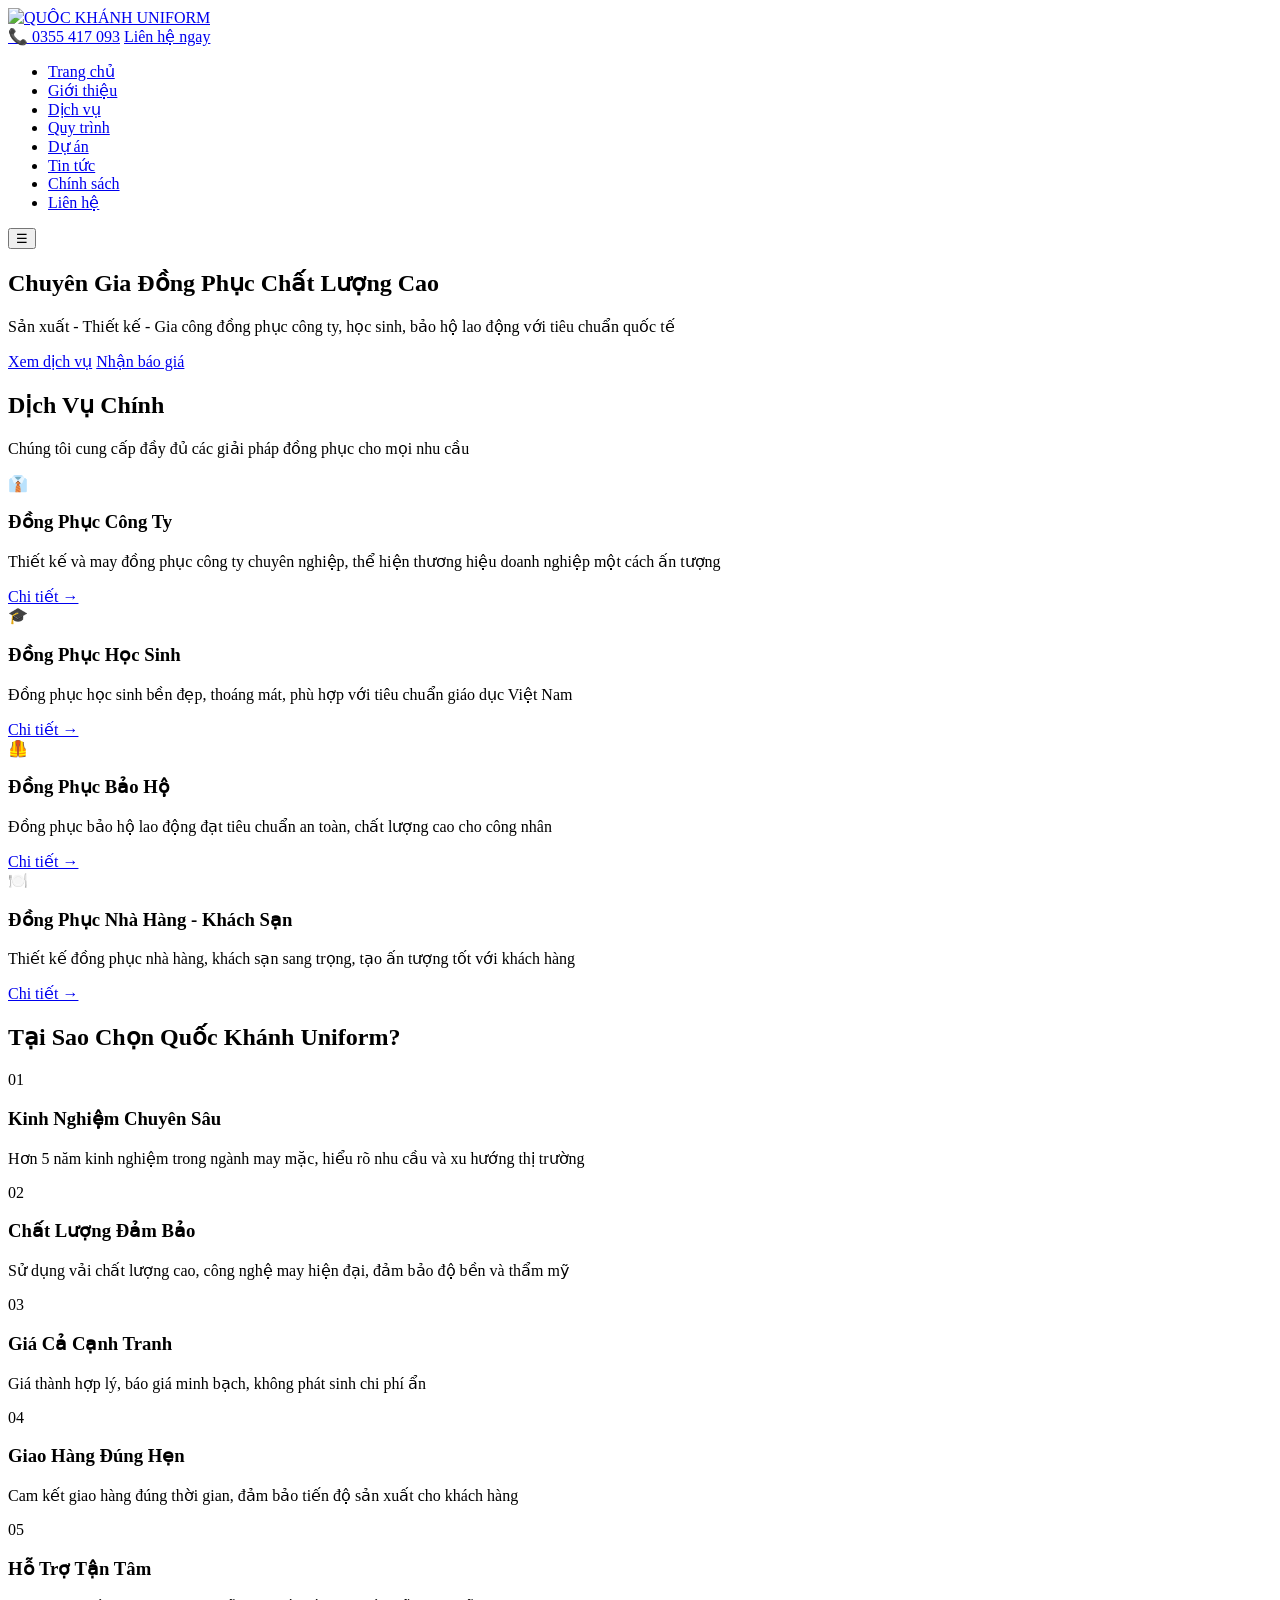
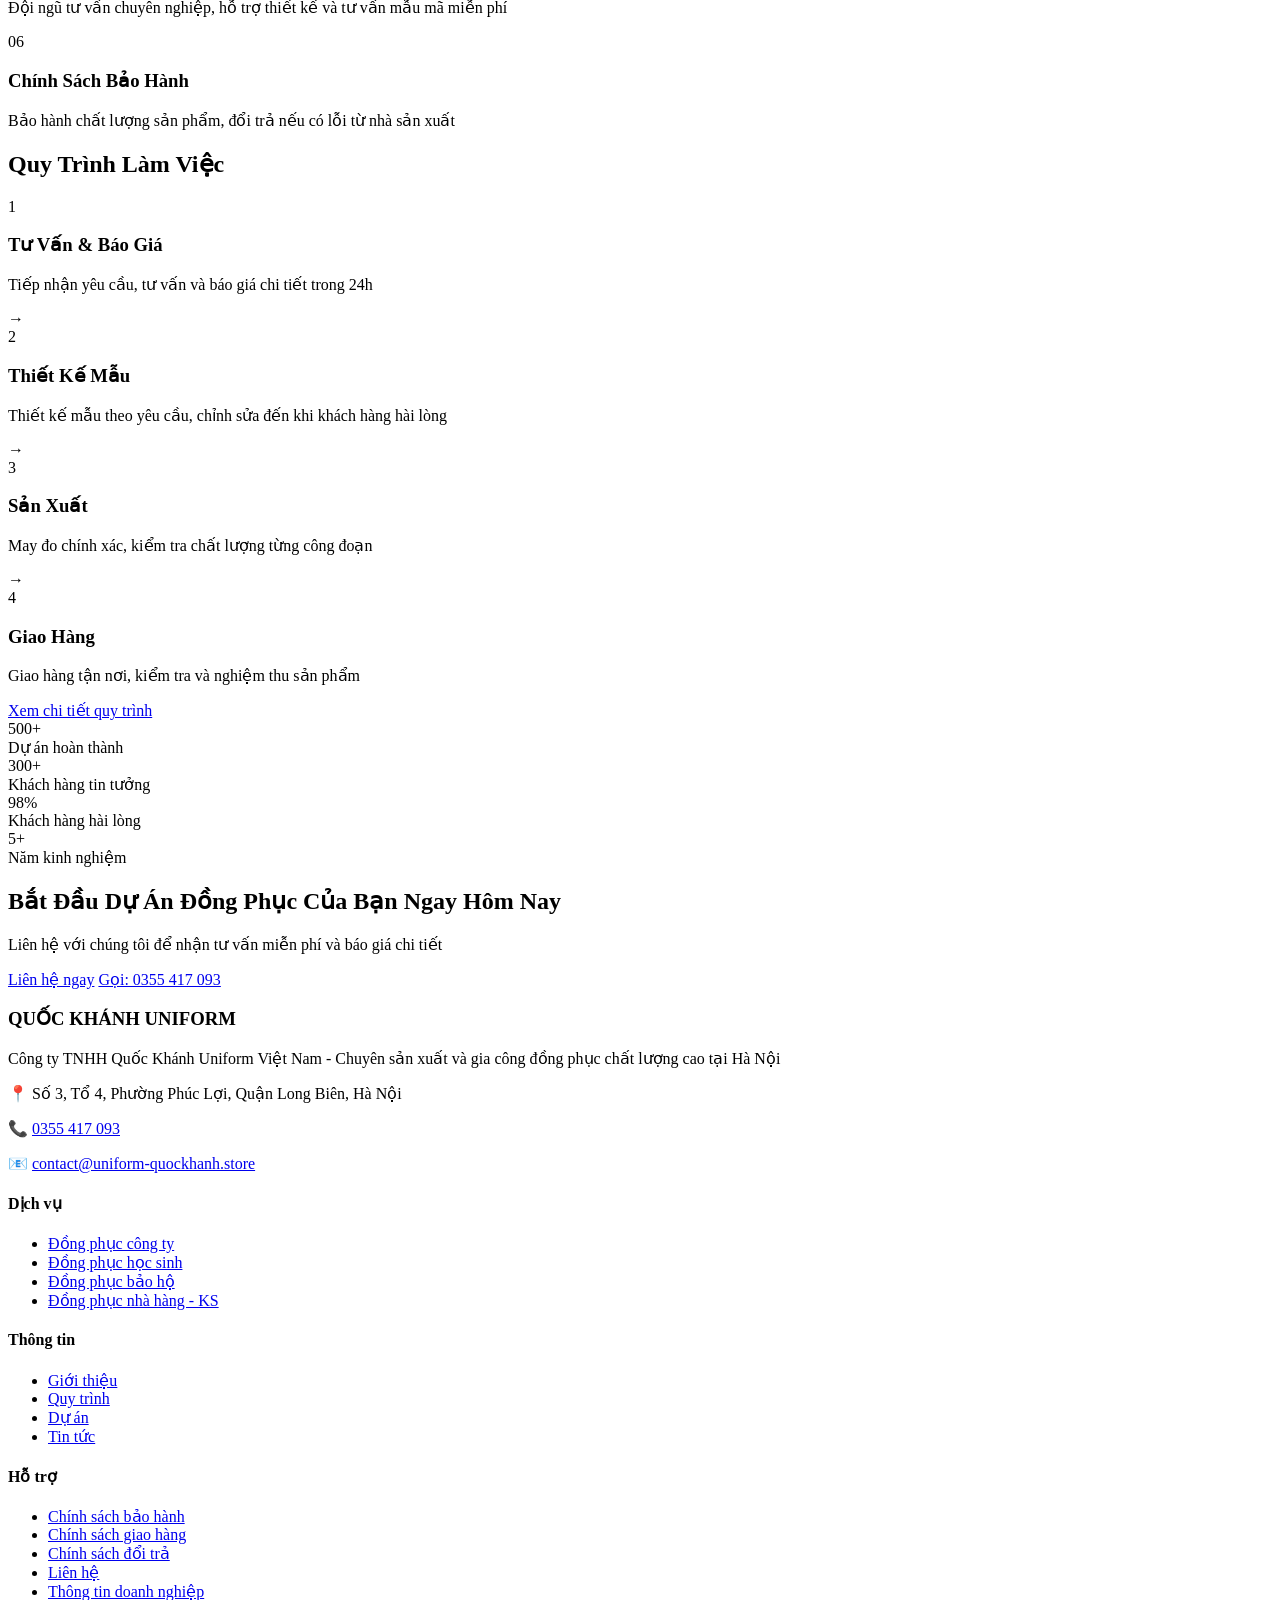
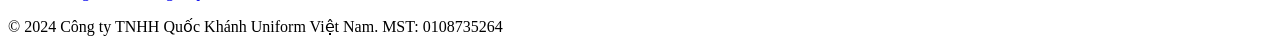
==== index.html @ 9f838c4e "feat: update 404 and phome" ====
<!DOCTYPE html>
<html lang="vi">
<head>
    <meta charset="UTF-8">
    <meta name="viewport" content="width=device-width, initial-scale=1.0">
    <meta name="theme-color" content="#1a365d">
    <meta name="format-detection" content="telephone=yes">
    <title>Quốc Khánh Uniform - Chuyên May Đồng Phục Chất Lượng Cao Tại Hà Nội</title>
    
    <!-- Favicon -->
    <link rel="icon" type="image/png" href="images/favicon.png">
    <link rel="shortcut icon" type="image/png" href="images/favicon.png">
    <link rel="apple-touch-icon" href="images/favicon.png">
    
    <link rel="stylesheet" href="css/styles.css">
    <script src="js/i18n.js" defer></script>
</head>
<body>
    <!-- Header -->
    <header class="header">
        <div class="container">
            <div class="header-top">
                <div class="logo">
                    <a href="index.html" style="display: inline-block;">
                        <img src="images/logo_header.png" alt="QUỐC KHÁNH UNIFORM" style="max-height: 80px; width: auto;">
                    </a>
                </div>
                <div class="header-contact">
                    <a href="tel:0355417093" class="phone-link">📞 <span data-i18n="common.phone">0355 417 093</span></a>
                    <a href="contact.html" class="btn btn-primary" data-i18n="common.contactNow">Liên hệ ngay</a>
                </div>
            </div>
            <nav class="navbar">
                <ul class="nav-menu">
                    <li><a href="index.html" class="active" data-i18n="common.nav.home">Trang chủ</a></li>
                    <li><a href="about.html" data-i18n="common.nav.about">Giới thiệu</a></li>
                    <li><a href="services.html" data-i18n="common.nav.services">Dịch vụ</a></li>
                    <li><a href="process.html" data-i18n="common.nav.process">Quy trình</a></li>
                    <li><a href="portfolio.html" data-i18n="common.nav.portfolio">Dự án</a></li>
                    <li><a href="news.html" data-i18n="common.nav.news">Tin tức</a></li>
                    <li><a href="policies.html" data-i18n="common.nav.policies">Chính sách</a></li>
                    <li><a href="contact.html" data-i18n="common.nav.contact">Liên hệ</a></li>
                </ul>
                <button class="mobile-menu-toggle" aria-label="Toggle menu" data-i18n-aria-label="common.nav.menu">☰</button>
            </nav>
        </div>
    </header>

    <!-- Hero Section -->
    <section class="hero">
        <div class="hero-overlay"></div>
        <div class="container">
            <div class="hero-content">
                <h1 data-i18n="index.hero.title">Chuyên Gia Đồng Phục Chất Lượng Cao</h1>
                <p class="hero-subtitle" data-i18n="index.hero.subtitle">Sản xuất - Thiết kế - Gia công đồng phục công ty, học sinh, bảo hộ lao động với tiêu chuẩn quốc tế</p>
                <div class="hero-buttons">
                    <a href="services.html" class="btn btn-large btn-primary" data-i18n="index.hero.viewServices">Xem dịch vụ</a>
                    <a href="contact.html" class="btn btn-large btn-secondary" data-i18n="index.hero.getQuote">Nhận báo giá</a>
                </div>
            </div>
        </div>
    </section>

    <!-- Services Overview -->
    <section class="services-overview section">
        <div class="container">
            <h2 class="section-title" data-i18n="index.services.title">Dịch Vụ Chính</h2>
            <p class="section-subtitle" data-i18n="index.services.subtitle">Chúng tôi cung cấp đầy đủ các giải pháp đồng phục cho mọi nhu cầu</p>
            <div class="services-grid">
                <div class="service-card">
                    <div class="service-icon">👔</div>
                    <h3 data-i18n="index.services.corporate.title">Đồng Phục Công Ty</h3>
                    <p data-i18n="index.services.corporate.desc">Thiết kế và may đồng phục công ty chuyên nghiệp, thể hiện thương hiệu doanh nghiệp một cách ấn tượng</p>
                    <a href="services.html#corporate" class="service-link" data-i18n="index.services.corporate.detail">Chi tiết →</a>
                </div>
                <div class="service-card">
                    <div class="service-icon">🎓</div>
                    <h3 data-i18n="index.services.student.title">Đồng Phục Học Sinh</h3>
                    <p data-i18n="index.services.student.desc">Đồng phục học sinh bền đẹp, thoáng mát, phù hợp với tiêu chuẩn giáo dục Việt Nam</p>
                    <a href="services.html#student" class="service-link" data-i18n="index.services.student.detail">Chi tiết →</a>
                </div>
                <div class="service-card">
                    <div class="service-icon">🦺</div>
                    <h3 data-i18n="index.services.safety.title">Đồng Phục Bảo Hộ</h3>
                    <p data-i18n="index.services.safety.desc">Đồng phục bảo hộ lao động đạt tiêu chuẩn an toàn, chất lượng cao cho công nhân</p>
                    <a href="services.html#safety" class="service-link" data-i18n="index.services.safety.detail">Chi tiết →</a>
                </div>
                <div class="service-card">
                    <div class="service-icon">🍽️</div>
                    <h3 data-i18n="index.services.hotel.title">Đồng Phục Nhà Hàng - Khách Sạn</h3>
                    <p data-i18n="index.services.hotel.desc">Thiết kế đồng phục nhà hàng, khách sạn sang trọng, tạo ấn tượng tốt với khách hàng</p>
                    <a href="services.html#hotel" class="service-link" data-i18n="index.services.hotel.detail">Chi tiết →</a>
                </div>
            </div>
        </div>
    </section>

    <!-- Why Choose Us -->
    <section class="why-choose section bg-light">
        <div class="container">
            <h2 class="section-title" data-i18n="index.whyChoose.title">Tại Sao Chọn Quốc Khánh Uniform?</h2>
            <div class="features-grid">
                <div class="feature-item">
                    <div class="feature-number">01</div>
                    <h3 data-i18n="index.whyChoose.exp.title">Kinh Nghiệm Chuyên Sâu</h3>
                    <p data-i18n="index.whyChoose.exp.desc">Hơn 5 năm kinh nghiệm trong ngành may mặc, hiểu rõ nhu cầu và xu hướng thị trường</p>
                </div>
                <div class="feature-item">
                    <div class="feature-number">02</div>
                    <h3 data-i18n="index.whyChoose.quality.title">Chất Lượng Đảm Bảo</h3>
                    <p data-i18n="index.whyChoose.quality.desc">Sử dụng vải chất lượng cao, công nghệ may hiện đại, đảm bảo độ bền và thẩm mỹ</p>
                </div>
                <div class="feature-item">
                    <div class="feature-number">03</div>
                    <h3 data-i18n="index.whyChoose.price.title">Giá Cả Cạnh Tranh</h3>
                    <p data-i18n="index.whyChoose.price.desc">Giá thành hợp lý, báo giá minh bạch, không phát sinh chi phí ẩn</p>
                </div>
                <div class="feature-item">
                    <div class="feature-number">04</div>
                    <h3 data-i18n="index.whyChoose.delivery.title">Giao Hàng Đúng Hẹn</h3>
                    <p data-i18n="index.whyChoose.delivery.desc">Cam kết giao hàng đúng thời gian, đảm bảo tiến độ sản xuất cho khách hàng</p>
                </div>
                <div class="feature-item">
                    <div class="feature-number">05</div>
                    <h3 data-i18n="index.whyChoose.support.title">Hỗ Trợ Tận Tâm</h3>
                    <p data-i18n="index.whyChoose.support.desc">Đội ngũ tư vấn chuyên nghiệp, hỗ trợ thiết kế và tư vấn mẫu mã miễn phí</p>
                </div>
                <div class="feature-item">
                    <div class="feature-number">06</div>
                    <h3 data-i18n="index.whyChoose.warranty.title">Chính Sách Bảo Hành</h3>
                    <p data-i18n="index.whyChoose.warranty.desc">Bảo hành chất lượng sản phẩm, đổi trả nếu có lỗi từ nhà sản xuất</p>
                </div>
            </div>
        </div>
    </section>

    <!-- Process Overview -->
    <section class="process-overview section">
        <div class="container">
            <h2 class="section-title" data-i18n="index.process.title">Quy Trình Làm Việc</h2>
            <div class="process-steps">
                <div class="step-item">
                    <div class="step-icon">1</div>
                    <h3 data-i18n="index.process.consult.title">Tư Vấn & Báo Giá</h3>
                    <p data-i18n="index.process.consult.desc">Tiếp nhận yêu cầu, tư vấn và báo giá chi tiết trong 24h</p>
                </div>
                <div class="step-arrow">→</div>
                <div class="step-item">
                    <div class="step-icon">2</div>
                    <h3 data-i18n="index.process.design.title">Thiết Kế Mẫu</h3>
                    <p data-i18n="index.process.design.desc">Thiết kế mẫu theo yêu cầu, chỉnh sửa đến khi khách hàng hài lòng</p>
                </div>
                <div class="step-arrow">→</div>
                <div class="step-item">
                    <div class="step-icon">3</div>
                    <h3 data-i18n="index.process.produce.title">Sản Xuất</h3>
                    <p data-i18n="index.process.produce.desc">May đo chính xác, kiểm tra chất lượng từng công đoạn</p>
                </div>
                <div class="step-arrow">→</div>
                <div class="step-item">
                    <div class="step-icon">4</div>
                    <h3 data-i18n="index.process.deliver.title">Giao Hàng</h3>
                    <p data-i18n="index.process.deliver.desc">Giao hàng tận nơi, kiểm tra và nghiệm thu sản phẩm</p>
                </div>
            </div>
            <div class="text-center mt-4">
                <a href="process.html" class="btn btn-primary" data-i18n="index.process.viewDetail">Xem chi tiết quy trình</a>
            </div>
        </div>
    </section>

    <!-- Stats Section -->
    <section class="stats section bg-dark">
        <div class="container">
            <div class="stats-grid">
                <div class="stat-item">
                    <div class="stat-number">500+</div>
                    <div class="stat-label" data-i18n="index.stats.projects">Dự án hoàn thành</div>
                </div>
                <div class="stat-item">
                    <div class="stat-number">300+</div>
                    <div class="stat-label" data-i18n="index.stats.clients">Khách hàng tin tưởng</div>
                </div>
                <div class="stat-item">
                    <div class="stat-number">98%</div>
                    <div class="stat-label" data-i18n="index.stats.satisfied">Khách hàng hài lòng</div>
                </div>
                <div class="stat-item">
                    <div class="stat-number">5+</div>
                    <div class="stat-label" data-i18n="index.stats.experience">Năm kinh nghiệm</div>
                </div>
            </div>
        </div>
    </section>

    <!-- CTA Section -->
    <section class="cta section">
        <div class="container">
            <div class="cta-content">
                <h2 data-i18n="index.cta.title">Bắt Đầu Dự Án Đồng Phục Của Bạn Ngay Hôm Nay</h2>
                <p data-i18n="index.cta.subtitle">Liên hệ với chúng tôi để nhận tư vấn miễn phí và báo giá chi tiết</p>
                <div class="cta-buttons">
                    <a href="contact.html" class="btn btn-large btn-primary" data-i18n="index.cta.contact">Liên hệ ngay</a>
                    <a href="tel:0355417093" class="btn btn-large btn-secondary" data-i18n="index.cta.call">Gọi: 0355 417 093</a>
                </div>
            </div>
        </div>
    </section>

    <!-- Footer -->
    <footer class="footer">
        <div class="container">
            <div class="footer-grid">
                <div class="footer-col">
                    <h3 data-i18n="common.logo">QUỐC KHÁNH UNIFORM</h3>
                    <p data-i18n="common.footer.companyDesc">Công ty TNHH Quốc Khánh Uniform Việt Nam - Chuyên sản xuất và gia công đồng phục chất lượng cao tại Hà Nội</p>
                    <div class="footer-contact">
                        <p>📍 <span data-i18n="common.footer.address">Số 3, Tổ 4, Phường Phúc Lợi, Quận Long Biên, Hà Nội</span></p>
                        <p>📞 <a href="tel:0355417093" data-i18n="common.phone">0355 417 093</a></p>
                        <p>📧 <a href="mailto:contact@uniform-quockhanh.store" data-i18n="common.footer.email">contact@uniform-quockhanh.store</a></p>
                    </div>
                </div>
                <div class="footer-col">
                    <h4 data-i18n="common.footer.services">Dịch vụ</h4>
                    <ul>
                        <li><a href="services.html#corporate" data-i18n="common.footer.corporateUniform">Đồng phục công ty</a></li>
                        <li><a href="services.html#student" data-i18n="common.footer.studentUniform">Đồng phục học sinh</a></li>
                        <li><a href="services.html#safety" data-i18n="common.footer.safetyUniform">Đồng phục bảo hộ</a></li>
                        <li><a href="services.html#hotel" data-i18n="common.footer.hotelUniform">Đồng phục nhà hàng - KS</a></li>
                    </ul>
                </div>
                <div class="footer-col">
                    <h4 data-i18n="common.footer.info">Thông tin</h4>
                    <ul>
                        <li><a href="about.html" data-i18n="common.nav.about">Giới thiệu</a></li>
                        <li><a href="process.html" data-i18n="common.nav.process">Quy trình</a></li>
                        <li><a href="portfolio.html" data-i18n="common.nav.portfolio">Dự án</a></li>
                        <li><a href="news.html" data-i18n="common.nav.news">Tin tức</a></li>
                    </ul>
                </div>
                <div class="footer-col">
                    <h4 data-i18n="common.footer.support">Hỗ trợ</h4>
                    <ul>
                        <li><a href="policies.html" data-i18n="common.footer.warrantyPolicy">Chính sách bảo hành</a></li>
                        <li><a href="policies.html#delivery" data-i18n="common.footer.deliveryPolicy">Chính sách giao hàng</a></li>
                        <li><a href="policies.html#return" data-i18n="common.footer.returnPolicy">Chính sách đổi trả</a></li>
                        <li><a href="contact.html" data-i18n="common.nav.contact">Liên hệ</a></li>
                        <li><a href="company-info.html" data-i18n="common.footer.companyInfo">Thông tin doanh nghiệp</a></li>
                    </ul>
                </div>
            </div>
            <div class="footer-bottom">
                <p>&copy; <span data-i18n="common.footer.copyright">2024 Công ty TNHH Quốc Khánh Uniform Việt Nam. MST: 0108735264</span></p>
            </div>
        </div>
    </footer>

    <script src="js/main.js"></script>
</body>
</html>
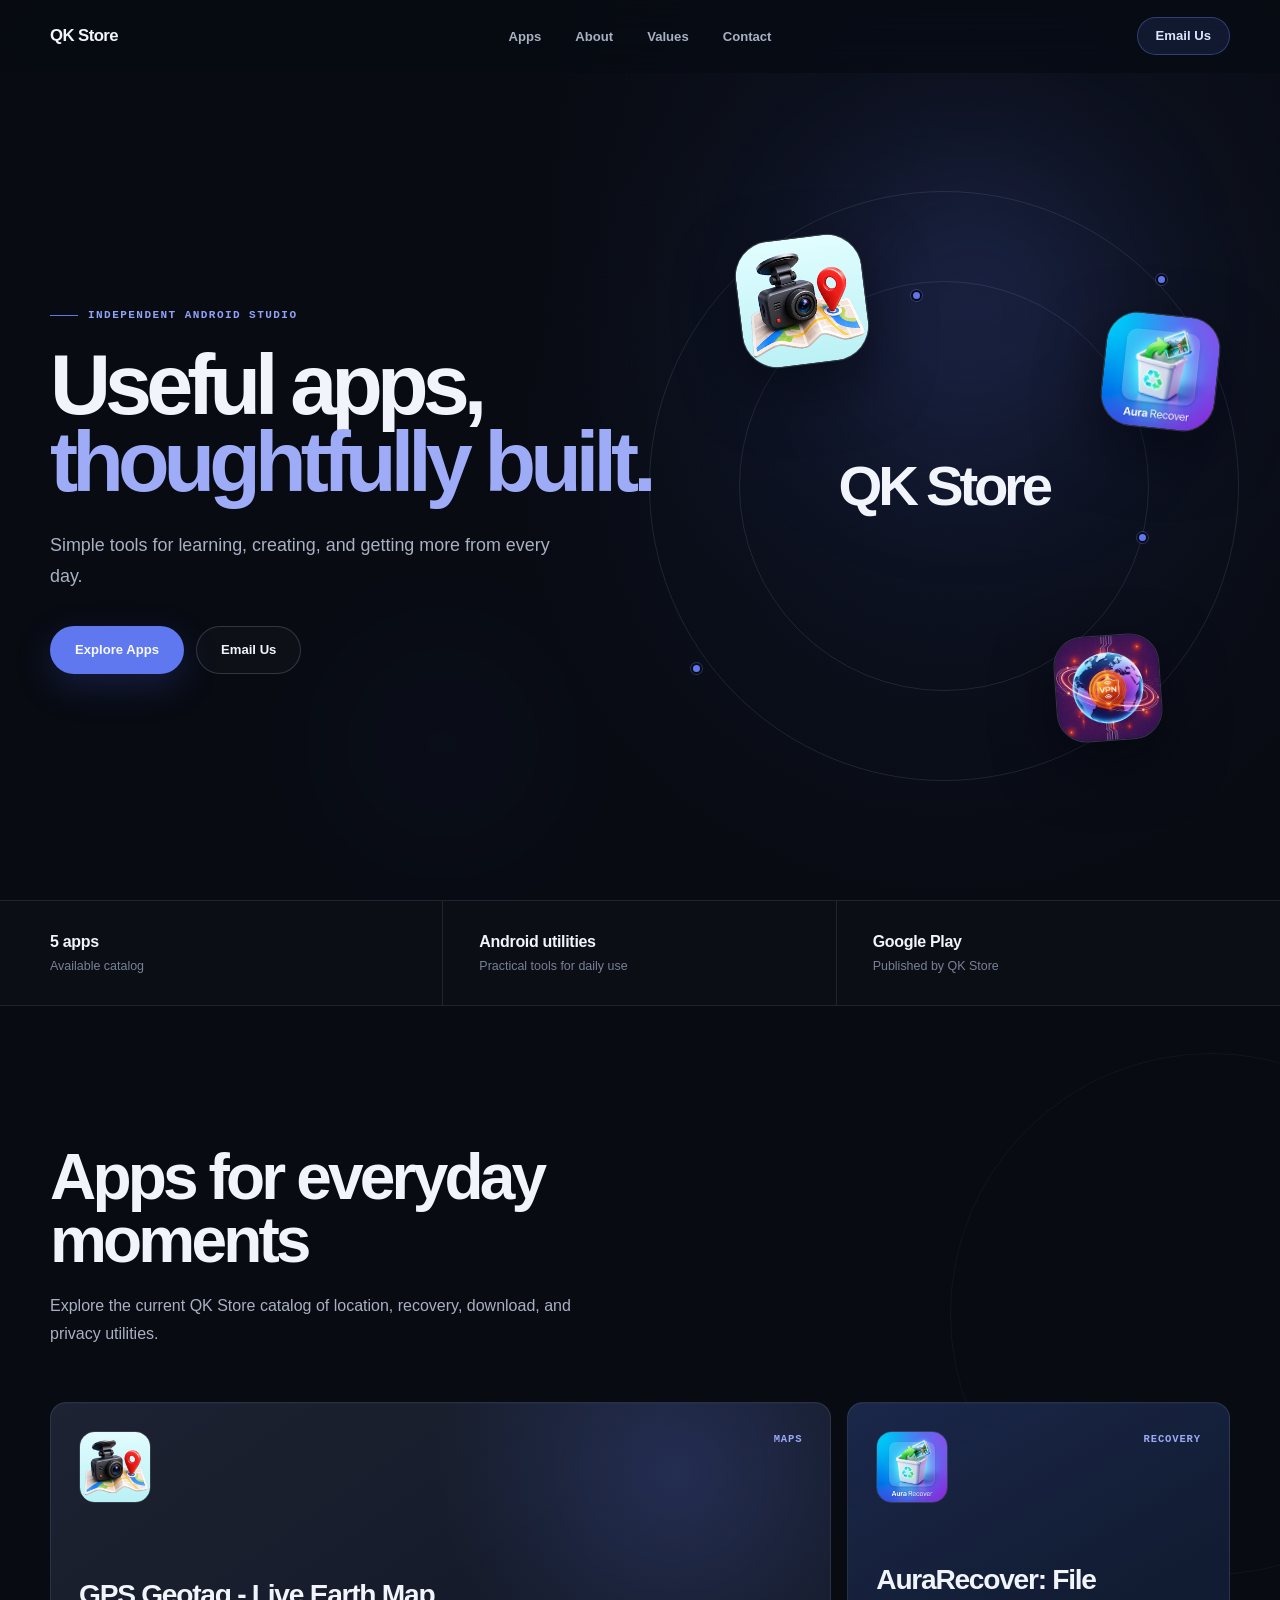
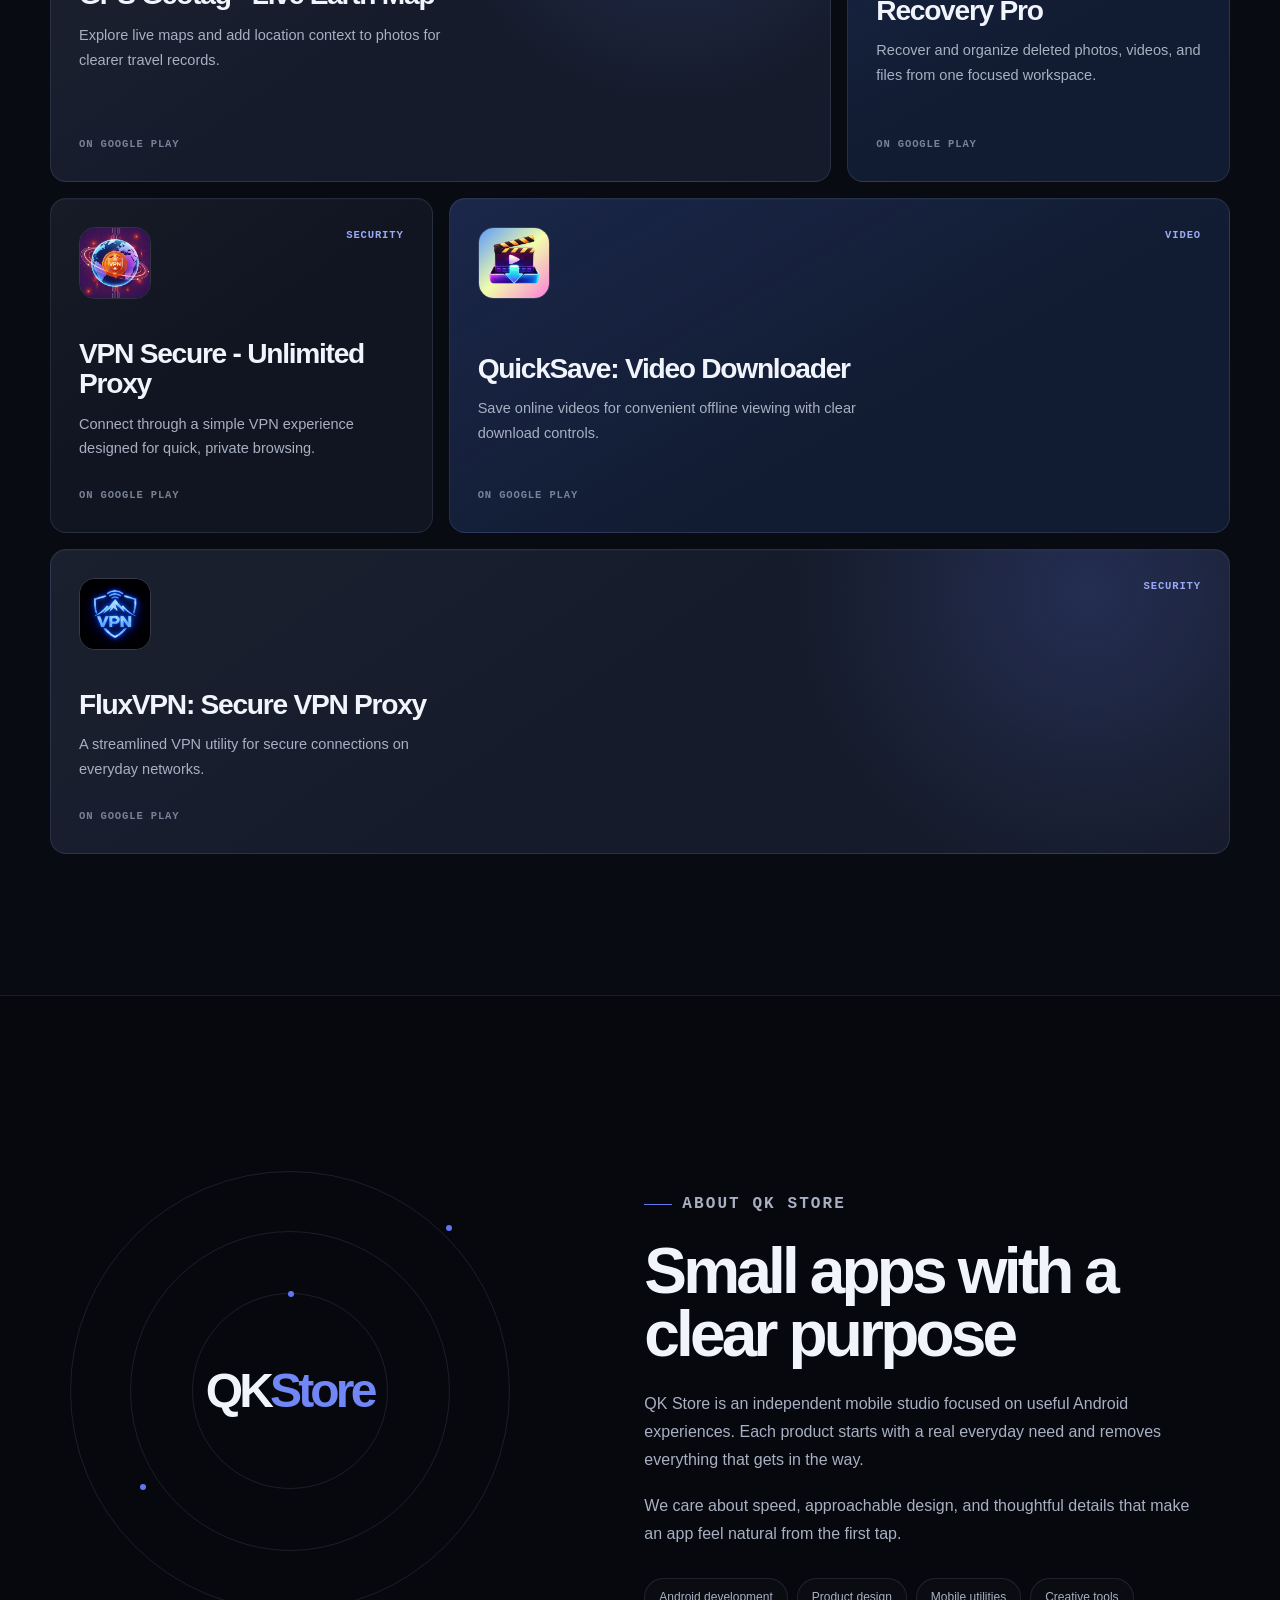
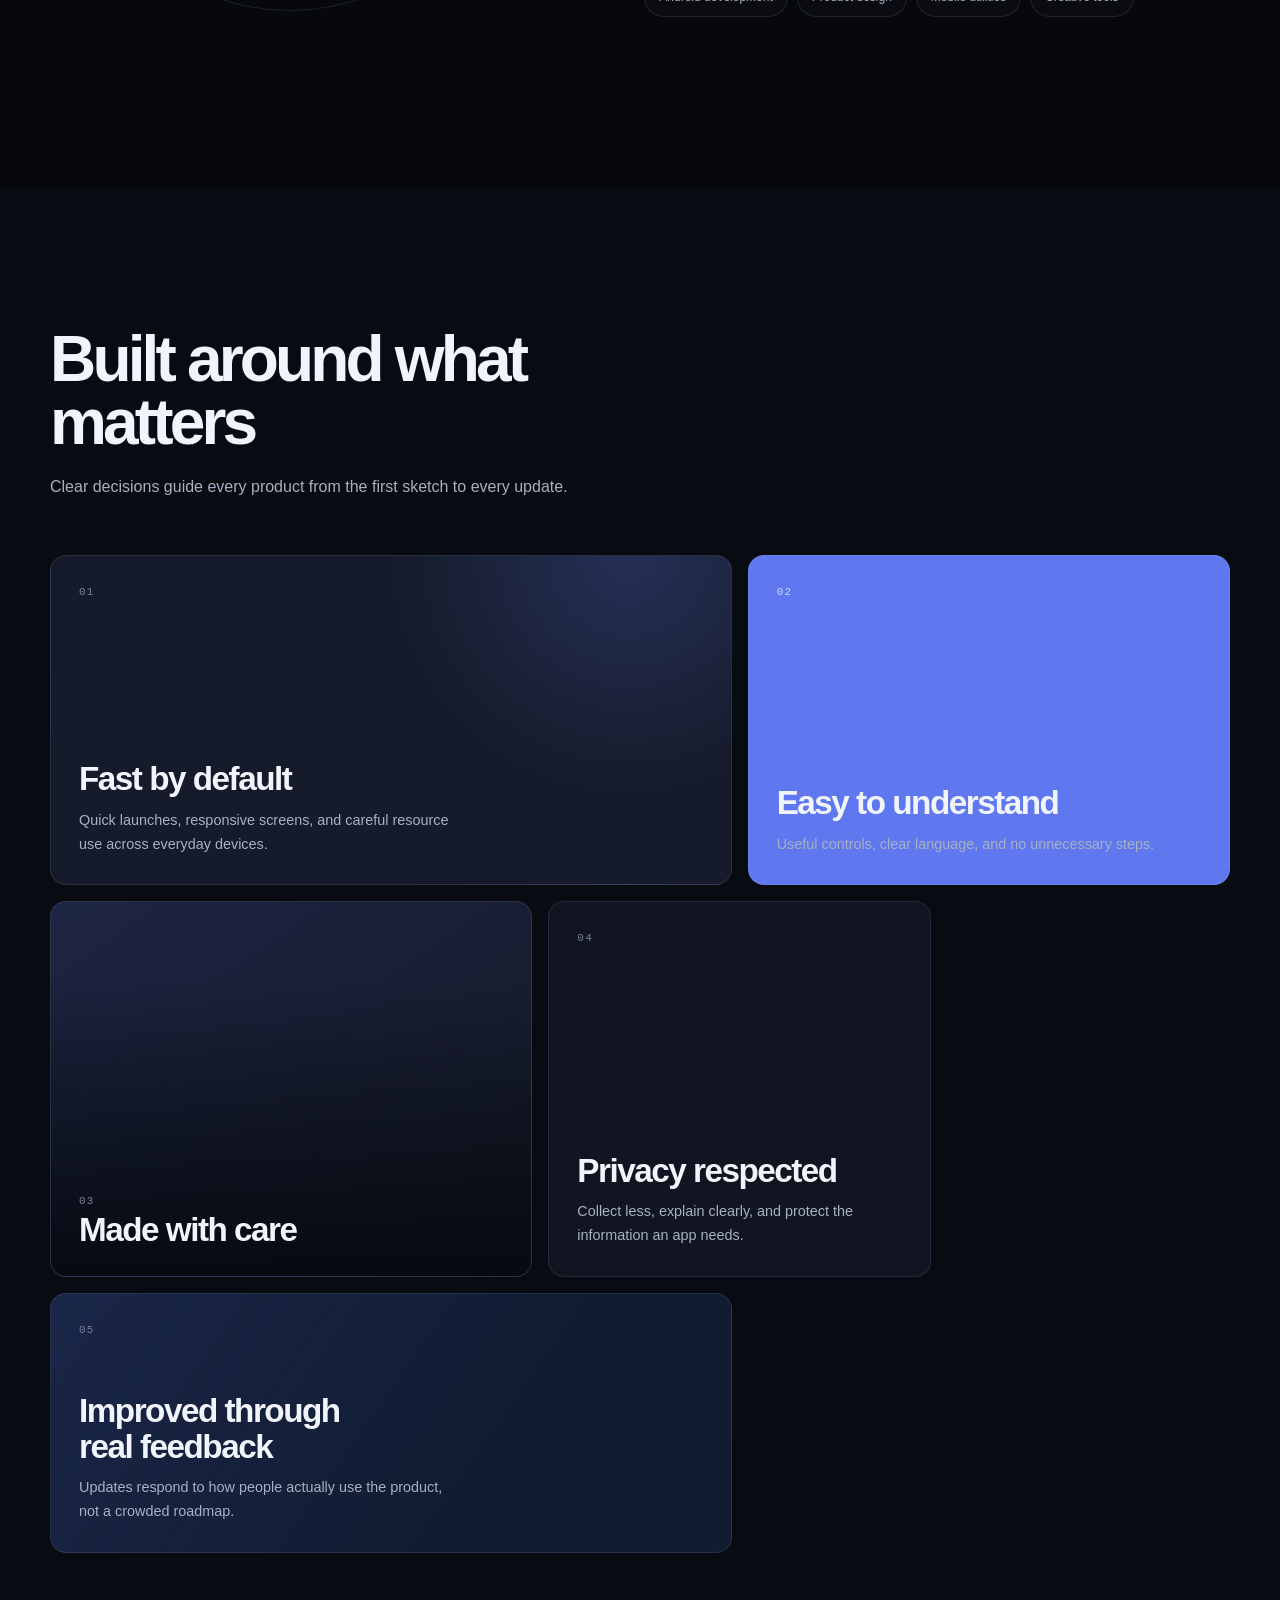
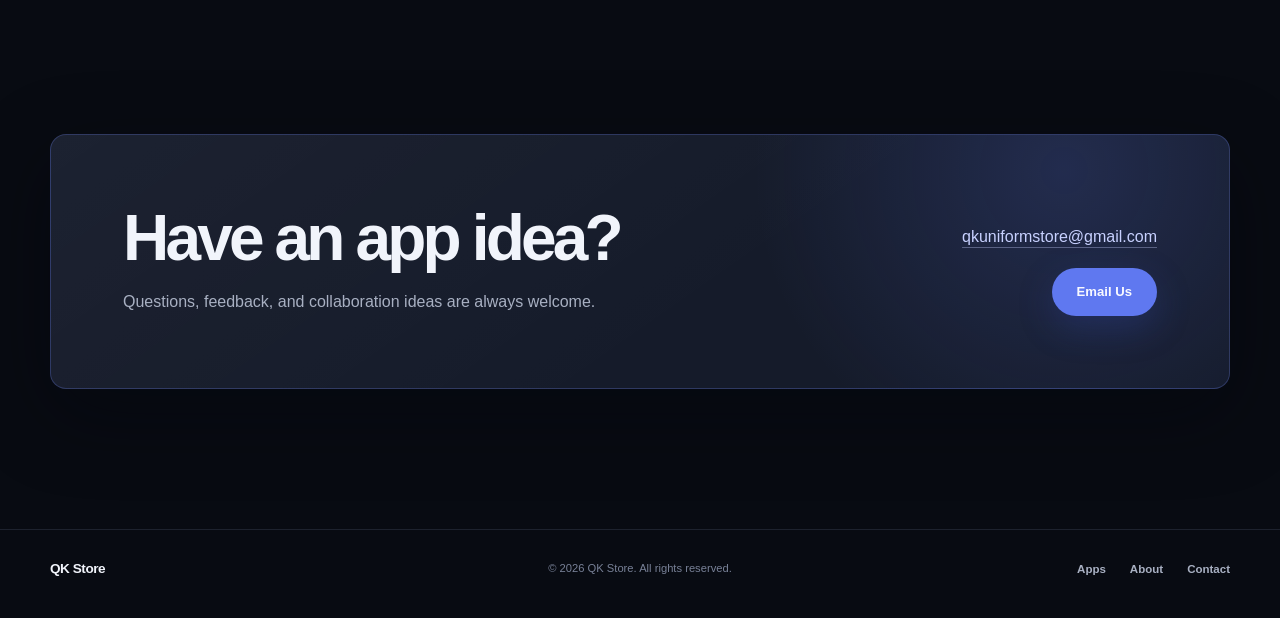
==== commit dadab8fa: "feat: redesign homepage as QK Store landing page with real app catalog" ====
--- a/index.html
+++ b/index.html
@@ -1,256 +1,240 @@
 <!DOCTYPE html>
-<html lang="vi">
+<html lang="en">
 <head>
     <meta charset="UTF-8">
     <meta name="viewport" content="width=device-width, initial-scale=1.0">
-    <meta name="theme-color" content="#1a365d">
-    <meta name="format-detection" content="telephone=yes">
-    <title>Quốc Khánh Uniform - Chuyên May Đồng Phục Chất Lượng Cao Tại Hà Nội</title>
-    
-    <!-- Favicon -->
-    <link rel="icon" type="image/png" href="images/favicon.png">
-    <link rel="shortcut icon" type="image/png" href="images/favicon.png">
-    <link rel="apple-touch-icon" href="images/favicon.png">
-    
+    <meta name="theme-color" content="#080b12">
+    <meta name="description" content="Explore Android utilities from QK Store, including GPS tools, file recovery, video downloads, and secure VPN apps.">
+    <title>QK Store | Thoughtful Android Apps</title>
+    <link rel="preconnect" href="https://picsum.photos">
     <link rel="stylesheet" href="css/styles.css">
-    <script src="js/i18n.js" defer></script>
 </head>
 <body>
-    <!-- Header -->
-    <header class="header">
-        <div class="container">
-            <div class="header-top">
-                <div class="logo">
-                    <a href="index.html" style="display: inline-block;">
-                        <img src="images/logo_header.png" alt="QUỐC KHÁNH UNIFORM" style="max-height: 80px; width: auto;">
-                    </a>
-                </div>
-                <div class="header-contact">
-                    <a href="tel:0355417093" class="phone-link">📞 <span data-i18n="common.phone">0355 417 093</span></a>
-                    <a href="contact.html" class="btn btn-primary" data-i18n="common.contactNow">Liên hệ ngay</a>
-                </div>
-            </div>
-            <nav class="navbar">
-                <ul class="nav-menu">
-                    <li><a href="index.html" class="active" data-i18n="common.nav.home">Trang chủ</a></li>
-                    <li><a href="about.html" data-i18n="common.nav.about">Giới thiệu</a></li>
-                    <li><a href="services.html" data-i18n="common.nav.services">Dịch vụ</a></li>
-                    <li><a href="process.html" data-i18n="common.nav.process">Quy trình</a></li>
-                    <li><a href="portfolio.html" data-i18n="common.nav.portfolio">Dự án</a></li>
-                    <li><a href="news.html" data-i18n="common.nav.news">Tin tức</a></li>
-                    <li><a href="policies.html" data-i18n="common.nav.policies">Chính sách</a></li>
-                    <li><a href="contact.html" data-i18n="common.nav.contact">Liên hệ</a></li>
-                </ul>
-                <button class="mobile-menu-toggle" aria-label="Toggle menu" data-i18n-aria-label="common.nav.menu">☰</button>
+    <a class="skip-link" href="#main-content">Skip to content</a>
+
+    <header class="site-header" data-header>
+        <div class="nav-shell">
+            <a class="brand" href="#top" aria-label="QK Store home">
+                <span>QK Store</span>
+            </a>
+
+            <nav class="desktop-nav" aria-label="Primary navigation">
+                <a href="#apps">Apps</a>
+                <a href="#about">About</a>
+                <a href="#values">Values</a>
+                <a href="#contact">Contact</a>
             </nav>
+
+            <a class="button button-small header-action" href="mailto:qkuniformstore@gmail.com">Email Us</a>
+
+            <button class="menu-toggle" type="button" aria-expanded="false" aria-controls="mobile-menu" aria-label="Open navigation">
+                <span></span>
+                <span></span>
+            </button>
         </div>
+
+        <nav class="mobile-nav" id="mobile-menu" aria-label="Mobile navigation" hidden>
+            <a href="#apps">Apps</a>
+            <a href="#about">About</a>
+            <a href="#values">Values</a>
+            <a href="#contact">Contact</a>
+            <a href="mailto:qkuniformstore@gmail.com">Email Us</a>
+        </nav>
     </header>
 
-    <!-- Hero Section -->
-    <section class="hero">
-        <div class="hero-overlay"></div>
-        <div class="container">
-            <div class="hero-content">
-                <h1 data-i18n="index.hero.title">Chuyên Gia Đồng Phục Chất Lượng Cao</h1>
-                <p class="hero-subtitle" data-i18n="index.hero.subtitle">Sản xuất - Thiết kế - Gia công đồng phục công ty, học sinh, bảo hộ lao động với tiêu chuẩn quốc tế</p>
-                <div class="hero-buttons">
-                    <a href="services.html" class="btn btn-large btn-primary" data-i18n="index.hero.viewServices">Xem dịch vụ</a>
-                    <a href="contact.html" class="btn btn-large btn-secondary" data-i18n="index.hero.getQuote">Nhận báo giá</a>
-                </div>
-            </div>
-        </div>
-    </section>
-
-    <!-- Services Overview -->
-    <section class="services-overview section">
-        <div class="container">
-            <h2 class="section-title" data-i18n="index.services.title">Dịch Vụ Chính</h2>
-            <p class="section-subtitle" data-i18n="index.services.subtitle">Chúng tôi cung cấp đầy đủ các giải pháp đồng phục cho mọi nhu cầu</p>
-            <div class="services-grid">
-                <div class="service-card">
-                    <div class="service-icon">👔</div>
-                    <h3 data-i18n="index.services.corporate.title">Đồng Phục Công Ty</h3>
-                    <p data-i18n="index.services.corporate.desc">Thiết kế và may đồng phục công ty chuyên nghiệp, thể hiện thương hiệu doanh nghiệp một cách ấn tượng</p>
-                    <a href="services.html#corporate" class="service-link" data-i18n="index.services.corporate.detail">Chi tiết →</a>
-                </div>
-                <div class="service-card">
-                    <div class="service-icon">🎓</div>
-                    <h3 data-i18n="index.services.student.title">Đồng Phục Học Sinh</h3>
-                    <p data-i18n="index.services.student.desc">Đồng phục học sinh bền đẹp, thoáng mát, phù hợp với tiêu chuẩn giáo dục Việt Nam</p>
-                    <a href="services.html#student" class="service-link" data-i18n="index.services.student.detail">Chi tiết →</a>
-                </div>
-                <div class="service-card">
-                    <div class="service-icon">🦺</div>
-                    <h3 data-i18n="index.services.safety.title">Đồng Phục Bảo Hộ</h3>
-                    <p data-i18n="index.services.safety.desc">Đồng phục bảo hộ lao động đạt tiêu chuẩn an toàn, chất lượng cao cho công nhân</p>
-                    <a href="services.html#safety" class="service-link" data-i18n="index.services.safety.detail">Chi tiết →</a>
-                </div>
-                <div class="service-card">
-                    <div class="service-icon">🍽️</div>
-                    <h3 data-i18n="index.services.hotel.title">Đồng Phục Nhà Hàng - Khách Sạn</h3>
-                    <p data-i18n="index.services.hotel.desc">Thiết kế đồng phục nhà hàng, khách sạn sang trọng, tạo ấn tượng tốt với khách hàng</p>
-                    <a href="services.html#hotel" class="service-link" data-i18n="index.services.hotel.detail">Chi tiết →</a>
-                </div>
-            </div>
-        </div>
-    </section>
-
-    <!-- Why Choose Us -->
-    <section class="why-choose section bg-light">
-        <div class="container">
-            <h2 class="section-title" data-i18n="index.whyChoose.title">Tại Sao Chọn Quốc Khánh Uniform?</h2>
-            <div class="features-grid">
-                <div class="feature-item">
-                    <div class="feature-number">01</div>
-                    <h3 data-i18n="index.whyChoose.exp.title">Kinh Nghiệm Chuyên Sâu</h3>
-                    <p data-i18n="index.whyChoose.exp.desc">Hơn 5 năm kinh nghiệm trong ngành may mặc, hiểu rõ nhu cầu và xu hướng thị trường</p>
-                </div>
-                <div class="feature-item">
-                    <div class="feature-number">02</div>
-                    <h3 data-i18n="index.whyChoose.quality.title">Chất Lượng Đảm Bảo</h3>
-                    <p data-i18n="index.whyChoose.quality.desc">Sử dụng vải chất lượng cao, công nghệ may hiện đại, đảm bảo độ bền và thẩm mỹ</p>
-                </div>
-                <div class="feature-item">
-                    <div class="feature-number">03</div>
-                    <h3 data-i18n="index.whyChoose.price.title">Giá Cả Cạnh Tranh</h3>
-                    <p data-i18n="index.whyChoose.price.desc">Giá thành hợp lý, báo giá minh bạch, không phát sinh chi phí ẩn</p>
-                </div>
-                <div class="feature-item">
-                    <div class="feature-number">04</div>
-                    <h3 data-i18n="index.whyChoose.delivery.title">Giao Hàng Đúng Hẹn</h3>
-                    <p data-i18n="index.whyChoose.delivery.desc">Cam kết giao hàng đúng thời gian, đảm bảo tiến độ sản xuất cho khách hàng</p>
-                </div>
-                <div class="feature-item">
-                    <div class="feature-number">05</div>
-                    <h3 data-i18n="index.whyChoose.support.title">Hỗ Trợ Tận Tâm</h3>
-                    <p data-i18n="index.whyChoose.support.desc">Đội ngũ tư vấn chuyên nghiệp, hỗ trợ thiết kế và tư vấn mẫu mã miễn phí</p>
-                </div>
-                <div class="feature-item">
-                    <div class="feature-number">06</div>
-                    <h3 data-i18n="index.whyChoose.warranty.title">Chính Sách Bảo Hành</h3>
-                    <p data-i18n="index.whyChoose.warranty.desc">Bảo hành chất lượng sản phẩm, đổi trả nếu có lỗi từ nhà sản xuất</p>
-                </div>
-            </div>
-        </div>
-    </section>
-
-    <!-- Process Overview -->
-    <section class="process-overview section">
-        <div class="container">
-            <h2 class="section-title" data-i18n="index.process.title">Quy Trình Làm Việc</h2>
-            <div class="process-steps">
-                <div class="step-item">
-                    <div class="step-icon">1</div>
-                    <h3 data-i18n="index.process.consult.title">Tư Vấn & Báo Giá</h3>
-                    <p data-i18n="index.process.consult.desc">Tiếp nhận yêu cầu, tư vấn và báo giá chi tiết trong 24h</p>
-                </div>
-                <div class="step-arrow">→</div>
-                <div class="step-item">
-                    <div class="step-icon">2</div>
-                    <h3 data-i18n="index.process.design.title">Thiết Kế Mẫu</h3>
-                    <p data-i18n="index.process.design.desc">Thiết kế mẫu theo yêu cầu, chỉnh sửa đến khi khách hàng hài lòng</p>
-                </div>
-                <div class="step-arrow">→</div>
-                <div class="step-item">
-                    <div class="step-icon">3</div>
-                    <h3 data-i18n="index.process.produce.title">Sản Xuất</h3>
-                    <p data-i18n="index.process.produce.desc">May đo chính xác, kiểm tra chất lượng từng công đoạn</p>
-                </div>
-                <div class="step-arrow">→</div>
-                <div class="step-item">
-                    <div class="step-icon">4</div>
-                    <h3 data-i18n="index.process.deliver.title">Giao Hàng</h3>
-                    <p data-i18n="index.process.deliver.desc">Giao hàng tận nơi, kiểm tra và nghiệm thu sản phẩm</p>
-                </div>
-            </div>
-            <div class="text-center mt-4">
-                <a href="process.html" class="btn btn-primary" data-i18n="index.process.viewDetail">Xem chi tiết quy trình</a>
-            </div>
-        </div>
-    </section>
-
-    <!-- Stats Section -->
-    <section class="stats section bg-dark">
-        <div class="container">
-            <div class="stats-grid">
-                <div class="stat-item">
-                    <div class="stat-number">500+</div>
-                    <div class="stat-label" data-i18n="index.stats.projects">Dự án hoàn thành</div>
-                </div>
-                <div class="stat-item">
-                    <div class="stat-number">300+</div>
-                    <div class="stat-label" data-i18n="index.stats.clients">Khách hàng tin tưởng</div>
-                </div>
-                <div class="stat-item">
-                    <div class="stat-number">98%</div>
-                    <div class="stat-label" data-i18n="index.stats.satisfied">Khách hàng hài lòng</div>
-                </div>
-                <div class="stat-item">
-                    <div class="stat-number">5+</div>
-                    <div class="stat-label" data-i18n="index.stats.experience">Năm kinh nghiệm</div>
-                </div>
-            </div>
-        </div>
-    </section>
-
-    <!-- CTA Section -->
-    <section class="cta section">
-        <div class="container">
-            <div class="cta-content">
-                <h2 data-i18n="index.cta.title">Bắt Đầu Dự Án Đồng Phục Của Bạn Ngay Hôm Nay</h2>
-                <p data-i18n="index.cta.subtitle">Liên hệ với chúng tôi để nhận tư vấn miễn phí và báo giá chi tiết</p>
-                <div class="cta-buttons">
-                    <a href="contact.html" class="btn btn-large btn-primary" data-i18n="index.cta.contact">Liên hệ ngay</a>
-                    <a href="tel:0355417093" class="btn btn-large btn-secondary" data-i18n="index.cta.call">Gọi: 0355 417 093</a>
-                </div>
-            </div>
-        </div>
-    </section>
-
-    <!-- Footer -->
-    <footer class="footer">
-        <div class="container">
-            <div class="footer-grid">
-                <div class="footer-col">
-                    <h3 data-i18n="common.logo">QUỐC KHÁNH UNIFORM</h3>
-                    <p data-i18n="common.footer.companyDesc">Công ty TNHH Quốc Khánh Uniform Việt Nam - Chuyên sản xuất và gia công đồng phục chất lượng cao tại Hà Nội</p>
-                    <div class="footer-contact">
-                        <p>📍 <span data-i18n="common.footer.address">Số 3, Tổ 4, Phường Phúc Lợi, Quận Long Biên, Hà Nội</span></p>
-                        <p>📞 <a href="tel:0355417093" data-i18n="common.phone">0355 417 093</a></p>
-                        <p>📧 <a href="mailto:contact@uniform-quockhanh.store" data-i18n="common.footer.email">contact@uniform-quockhanh.store</a></p>
+    <main id="main-content">
+        <section class="hero" id="top">
+            <div class="ambient ambient-one" aria-hidden="true"></div>
+            <div class="ambient ambient-two" aria-hidden="true"></div>
+            <div class="page-shell hero-grid">
+                <div class="hero-copy">
+                    <p class="eyebrow">Independent Android studio</p>
+                    <h1>Useful apps,<br><span>thoughtfully built.</span></h1>
+                    <p class="hero-lede">Simple tools for learning, creating, and getting more from every day.</p>
+                    <div class="button-row">
+                        <a class="button button-primary" href="#apps">Explore Apps</a>
+                        <a class="button button-ghost" href="mailto:qkuniformstore@gmail.com">Email Us</a>
                     </div>
                 </div>
-                <div class="footer-col">
-                    <h4 data-i18n="common.footer.services">Dịch vụ</h4>
-                    <ul>
-                        <li><a href="services.html#corporate" data-i18n="common.footer.corporateUniform">Đồng phục công ty</a></li>
-                        <li><a href="services.html#student" data-i18n="common.footer.studentUniform">Đồng phục học sinh</a></li>
-                        <li><a href="services.html#safety" data-i18n="common.footer.safetyUniform">Đồng phục bảo hộ</a></li>
-                        <li><a href="services.html#hotel" data-i18n="common.footer.hotelUniform">Đồng phục nhà hàng - KS</a></li>
-                    </ul>
-                </div>
-                <div class="footer-col">
-                    <h4 data-i18n="common.footer.info">Thông tin</h4>
-                    <ul>
-                        <li><a href="about.html" data-i18n="common.nav.about">Giới thiệu</a></li>
-                        <li><a href="process.html" data-i18n="common.nav.process">Quy trình</a></li>
-                        <li><a href="portfolio.html" data-i18n="common.nav.portfolio">Dự án</a></li>
-                        <li><a href="news.html" data-i18n="common.nav.news">Tin tức</a></li>
-                    </ul>
-                </div>
-                <div class="footer-col">
-                    <h4 data-i18n="common.footer.support">Hỗ trợ</h4>
-                    <ul>
-                        <li><a href="policies.html" data-i18n="common.footer.warrantyPolicy">Chính sách bảo hành</a></li>
-                        <li><a href="policies.html#delivery" data-i18n="common.footer.deliveryPolicy">Chính sách giao hàng</a></li>
-                        <li><a href="policies.html#return" data-i18n="common.footer.returnPolicy">Chính sách đổi trả</a></li>
-                        <li><a href="contact.html" data-i18n="common.nav.contact">Liên hệ</a></li>
-                        <li><a href="company-info.html" data-i18n="common.footer.companyInfo">Thông tin doanh nghiệp</a></li>
-                    </ul>
-                </div>
-            </div>
-            <div class="footer-bottom">
-                <p>&copy; <span data-i18n="common.footer.copyright">2024 Công ty TNHH Quốc Khánh Uniform Việt Nam. MST: 0108735264</span></p>
+
+                <div class="hero-visual" aria-label="A selection of QK Store app icons">
+                    <div class="orbit orbit-large" aria-hidden="true"></div>
+                    <div class="orbit orbit-small" aria-hidden="true"></div>
+                    <div class="visual-core" aria-hidden="true">
+                        <span class="core-wordmark">QK Store</span>
+                    </div>
+                    <img class="floating-icon icon-one" src="images/gps-geotag.png" alt="GPS Geotag app icon" width="256" height="256">
+                    <img class="floating-icon icon-two" src="images/aura-recover.png" alt="AuraRecover app icon" width="256" height="256">
+                    <img class="floating-icon icon-three" src="images/vpn-secure.png" alt="VPN Secure app icon" width="256" height="256">
+                </div>
+            </div>
+        </section>
+
+        <section class="studio-strip" aria-label="Studio details">
+            <div class="page-shell studio-facts">
+                <div><strong>5 apps</strong><span>Available catalog</span></div>
+                <div><strong>Android utilities</strong><span>Practical tools for daily use</span></div>
+                <div><strong>Google Play</strong><span>Published by QK Store</span></div>
+            </div>
+        </section>
+
+        <section class="section apps-section" id="apps">
+            <div class="page-shell">
+                <div class="section-heading reveal">
+                    <h2>Apps for everyday moments</h2>
+                    <p>Explore the current QK Store catalog of location, recovery, download, and privacy utilities.</p>
+                </div>
+
+                <div class="app-grid">
+                    <article class="app-card app-featured reveal">
+                        <div class="app-topline">
+                            <img src="images/gps-geotag.png" alt="GPS Geotag - Live Earth Map app icon" width="90" height="90" loading="lazy">
+                            <span class="app-category">Maps</span>
+                        </div>
+                        <div>
+                            <h3>GPS Geotag - Live Earth Map</h3>
+                            <p>Explore live maps and add location context to photos for clearer travel records.</p>
+                        </div>
+                        <span class="app-status">On Google Play</span>
+                    </article>
+
+                    <article class="app-card app-tinted reveal">
+                        <div class="app-topline">
+                            <img src="images/aura-recover.png" alt="AuraRecover: File Recovery Pro app icon" width="90" height="90" loading="lazy">
+                            <span class="app-category">Recovery</span>
+                        </div>
+                        <div>
+                            <h3>AuraRecover: File Recovery Pro</h3>
+                            <p>Recover and organize deleted photos, videos, and files from one focused workspace.</p>
+                        </div>
+                        <span class="app-status">On Google Play</span>
+                    </article>
+
+                    <article class="app-card reveal">
+                        <div class="app-topline">
+                            <img src="images/vpn-secure.png" alt="VPN Secure - Unlimited Proxy app icon" width="90" height="90" loading="lazy">
+                            <span class="app-category">Security</span>
+                        </div>
+                        <div>
+                            <h3>VPN Secure - Unlimited Proxy</h3>
+                            <p>Connect through a simple VPN experience designed for quick, private browsing.</p>
+                        </div>
+                        <span class="app-status">On Google Play</span>
+                    </article>
+
+                    <article class="app-card app-wide app-tinted reveal">
+                        <div class="app-topline">
+                            <img src="images/quicksave.png" alt="QuickSave: Video Downloader app icon" width="90" height="90" loading="lazy">
+                            <span class="app-category">Video</span>
+                        </div>
+                        <div>
+                            <h3>QuickSave: Video Downloader</h3>
+                            <p>Save online videos for convenient offline viewing with clear download controls.</p>
+                        </div>
+                        <span class="app-status">On Google Play</span>
+                    </article>
+
+                    <article class="app-card app-full reveal">
+                        <div class="app-topline">
+                            <img src="images/fluxvpn.png" alt="FluxVPN: Secure VPN Proxy app icon" width="90" height="90" loading="lazy">
+                            <span class="app-category">Security</span>
+                        </div>
+                        <div>
+                            <h3>FluxVPN: Secure VPN Proxy</h3>
+                            <p>A streamlined VPN utility for secure connections on everyday networks.</p>
+                        </div>
+                        <span class="app-status">On Google Play</span>
+                    </article>
+                </div>
+            </div>
+        </section>
+
+        <section class="section about-section" id="about">
+            <div class="page-shell about-grid">
+                <div class="about-visual reveal" aria-hidden="true">
+                    <div class="about-ring ring-one"></div>
+                    <div class="about-ring ring-two"></div>
+                    <div class="about-ring ring-three"></div>
+                    <div class="about-wordmark">QK<span>Store</span></div>
+                </div>
+                <div class="about-copy reveal">
+                    <p class="eyebrow">About QK Store</p>
+                    <h2>Small apps with a clear purpose</h2>
+                    <p>QK Store is an independent mobile studio focused on useful Android experiences. Each product starts with a real everyday need and removes everything that gets in the way.</p>
+                    <p>We care about speed, approachable design, and thoughtful details that make an app feel natural from the first tap.</p>
+                    <div class="capability-list" aria-label="Capabilities">
+                        <span>Android development</span>
+                        <span>Product design</span>
+                        <span>Mobile utilities</span>
+                        <span>Creative tools</span>
+                    </div>
+                </div>
+            </div>
+        </section>
+
+        <section class="section values-section" id="values">
+            <div class="page-shell">
+                <div class="section-heading compact reveal">
+                    <h2>Built around what matters</h2>
+                    <p>Clear decisions guide every product from the first sketch to every update.</p>
+                </div>
+
+                <div class="values-grid">
+                    <article class="value-card value-large reveal">
+                        <span class="value-symbol" aria-hidden="true">01</span>
+                        <h3>Fast by default</h3>
+                        <p>Quick launches, responsive screens, and careful resource use across everyday devices.</p>
+                    </article>
+                    <article class="value-card value-accent reveal">
+                        <span class="value-symbol" aria-hidden="true">02</span>
+                        <h3>Easy to understand</h3>
+                        <p>Useful controls, clear language, and no unnecessary steps.</p>
+                    </article>
+                    <article class="value-card value-photo reveal">
+                        <img src="https://picsum.photos/seed/qk-mobile-craft/900/700" alt="Abstract placeholder artwork representing mobile product craft" width="900" height="700" loading="lazy">
+                        <div class="value-photo-copy">
+                            <span class="value-symbol" aria-hidden="true">03</span>
+                            <h3>Made with care</h3>
+                        </div>
+                    </article>
+                    <article class="value-card reveal">
+                        <span class="value-symbol" aria-hidden="true">04</span>
+                        <h3>Privacy respected</h3>
+                        <p>Collect less, explain clearly, and protect the information an app needs.</p>
+                    </article>
+                    <article class="value-card value-wide reveal">
+                        <span class="value-symbol" aria-hidden="true">05</span>
+                        <h3>Improved through real feedback</h3>
+                        <p>Updates respond to how people actually use the product, not a crowded roadmap.</p>
+                    </article>
+                </div>
+            </div>
+        </section>
+
+        <section class="section contact-section" id="contact">
+            <div class="page-shell contact-panel reveal">
+                <div>
+                    <h2>Have an app idea?</h2>
+                    <p>Questions, feedback, and collaboration ideas are always welcome.</p>
+                </div>
+                <div class="contact-action">
+                    <a class="contact-email" href="mailto:qkuniformstore@gmail.com">qkuniformstore@gmail.com</a>
+                    <a class="button button-primary" href="mailto:qkuniformstore@gmail.com">Email Us</a>
+                </div>
+            </div>
+        </section>
+    </main>
+
+    <footer class="site-footer">
+        <div class="page-shell footer-row">
+            <a class="brand footer-brand" href="#top" aria-label="QK Store home">
+                <span>QK Store</span>
+            </a>
+            <p>&copy; <span data-year></span> QK Store. All rights reserved.</p>
+            <div class="footer-links">
+                <a href="#apps">Apps</a>
+                <a href="#about">About</a>
+                <a href="#contact">Contact</a>
             </div>
         </div>
     </footer>
--- a/css/styles.css
+++ b/css/styles.css
@@ -0,0 +1,1407 @@
+* {
+    box-sizing: border-box;
+    margin: 0;
+    padding: 0;
+}
+
+:root {
+    color-scheme: dark;
+    --bg: #080b12;
+    --bg-deep: #06080e;
+    --surface: #101521;
+    --surface-high: #151b2a;
+    --surface-tint: #111b31;
+    --text: #f1f4fb;
+    --text-soft: #a8b0c2;
+    --text-muted: #788197;
+    --accent: #5f78f0;
+    --accent-strong: #7087f5;
+    --accent-ink: #090c18;
+    --line: rgba(172, 188, 230, 0.13);
+    --line-strong: rgba(172, 188, 230, 0.22);
+    --radius-card: 16px;
+    --radius-control: 10px;
+    --radius-pill: 999px;
+    --shadow: 0 24px 80px rgba(2, 5, 12, 0.38);
+    --shell: 1180px;
+    --header-height: 72px;
+    --ease: cubic-bezier(0.16, 1, 0.3, 1);
+}
+
+html {
+    scroll-behavior: smooth;
+    scroll-padding-top: calc(var(--header-height) + 20px);
+    overflow-x: clip;
+    background: var(--bg);
+}
+
+body {
+    min-width: 320px;
+    overflow-x: hidden;
+    background:
+        radial-gradient(circle at 76% 4%, rgba(95, 120, 240, 0.08), transparent 28rem),
+        var(--bg);
+    color: var(--text);
+    font-family: "Segoe UI Variable Display", "Aptos", "Segoe UI", sans-serif;
+    font-size: 16px;
+    line-height: 1.6;
+    text-rendering: optimizeLegibility;
+}
+
+body.menu-open {
+    overflow: hidden;
+}
+
+img {
+    display: block;
+    max-width: 100%;
+}
+
+a {
+    color: inherit;
+}
+
+button,
+a {
+    -webkit-tap-highlight-color: transparent;
+}
+
+button {
+    font: inherit;
+}
+
+:focus-visible {
+    outline: 3px solid rgba(112, 135, 245, 0.85);
+    outline-offset: 4px;
+}
+
+::selection {
+    background: var(--accent);
+    color: var(--text);
+}
+
+.skip-link {
+    position: fixed;
+    top: 12px;
+    left: 12px;
+    z-index: 100;
+    padding: 10px 16px;
+    border-radius: var(--radius-control);
+    background: var(--text);
+    color: var(--bg);
+    font-weight: 700;
+    text-decoration: none;
+    transform: translateY(-160%);
+    transition: transform 180ms var(--ease);
+}
+
+.skip-link:focus {
+    transform: translateY(0);
+}
+
+.page-shell,
+.nav-shell {
+    width: min(calc(100% - 48px), var(--shell));
+    margin-inline: auto;
+}
+
+.section {
+    padding: clamp(88px, 11vw, 152px) 0;
+}
+
+.site-header {
+    position: fixed;
+    top: 0;
+    right: 0;
+    left: 0;
+    z-index: 40;
+    border-bottom: 1px solid transparent;
+    background: rgba(8, 11, 18, 0.74);
+    backdrop-filter: blur(18px) saturate(140%);
+    -webkit-backdrop-filter: blur(18px) saturate(140%);
+    transition:
+        background-color 240ms ease,
+        border-color 240ms ease;
+}
+
+.site-header.is-scrolled {
+    border-color: var(--line);
+    background: rgba(8, 11, 18, 0.92);
+}
+
+.nav-shell {
+    display: grid;
+    grid-template-columns: 1fr auto 1fr;
+    align-items: center;
+    min-height: var(--header-height);
+}
+
+.brand {
+    display: inline-flex;
+    align-items: center;
+    justify-self: start;
+    color: var(--text);
+    font-size: 1.05rem;
+    font-weight: 780;
+    letter-spacing: -0.035em;
+    text-decoration: none;
+}
+
+.desktop-nav {
+    display: flex;
+    align-items: center;
+    gap: 34px;
+}
+
+.desktop-nav a,
+.footer-links a {
+    position: relative;
+    color: var(--text-soft);
+    font-size: 0.82rem;
+    font-weight: 550;
+    text-decoration: none;
+    transition: color 180ms ease;
+}
+
+.desktop-nav a::after,
+.footer-links a::after {
+    position: absolute;
+    right: 0;
+    bottom: -7px;
+    left: 0;
+    height: 1px;
+    background: var(--accent);
+    content: "";
+    transform: scaleX(0);
+    transform-origin: right;
+    transition: transform 220ms var(--ease);
+}
+
+.desktop-nav a:hover,
+.footer-links a:hover {
+    color: var(--text);
+}
+
+.desktop-nav a:hover::after,
+.footer-links a:hover::after {
+    transform: scaleX(1);
+    transform-origin: left;
+}
+
+.header-action {
+    justify-self: end;
+}
+
+.button {
+    display: inline-flex;
+    min-height: 48px;
+    align-items: center;
+    justify-content: center;
+    padding: 0 24px;
+    border: 1px solid transparent;
+    border-radius: var(--radius-pill);
+    font-size: 0.82rem;
+    font-weight: 720;
+    line-height: 1;
+    text-decoration: none;
+    white-space: nowrap;
+    transition:
+        color 220ms ease,
+        background-color 220ms ease,
+        border-color 220ms ease,
+        transform 220ms var(--ease),
+        box-shadow 220ms ease;
+}
+
+.button:hover {
+    transform: translateY(-2px);
+}
+
+.button:active {
+    transform: scale(0.98);
+}
+
+.button-small {
+    min-height: 38px;
+    padding-inline: 18px;
+    border-color: rgba(112, 135, 245, 0.35);
+    background: rgba(95, 120, 240, 0.12);
+    color: #dce3ff;
+}
+
+.button-small:hover {
+    border-color: rgba(112, 135, 245, 0.7);
+    background: rgba(95, 120, 240, 0.22);
+}
+
+.button-primary {
+    background: var(--accent);
+    color: #f8f9ff;
+    box-shadow: 0 12px 35px rgba(54, 75, 178, 0.28);
+}
+
+.button-primary:hover {
+    background: var(--accent-strong);
+    box-shadow: 0 16px 42px rgba(54, 75, 178, 0.36);
+}
+
+.button-ghost {
+    border-color: var(--line-strong);
+    background: rgba(255, 255, 255, 0.025);
+    color: var(--text);
+}
+
+.button-ghost:hover {
+    border-color: rgba(112, 135, 245, 0.55);
+    background: rgba(95, 120, 240, 0.08);
+}
+
+.menu-toggle,
+.mobile-nav {
+    display: none;
+}
+
+.hero {
+    position: relative;
+    display: grid;
+    min-height: 100dvh;
+    align-items: center;
+    overflow: hidden;
+    padding: calc(var(--header-height) + 52px) 0 52px;
+    isolation: isolate;
+}
+
+.hero::before {
+    position: absolute;
+    inset: 0;
+    z-index: -3;
+    background:
+        linear-gradient(90deg, rgba(8, 11, 18, 0.4), transparent 45%),
+        radial-gradient(circle at 74% 52%, rgba(37, 52, 113, 0.18), transparent 28rem);
+    content: "";
+}
+
+.hero-grid {
+    display: grid;
+    grid-template-columns: minmax(0, 0.95fr) minmax(440px, 1.05fr);
+    align-items: center;
+    gap: clamp(36px, 7vw, 96px);
+}
+
+.hero-copy {
+    position: relative;
+    z-index: 2;
+}
+
+.eyebrow {
+    display: inline-flex;
+    align-items: center;
+    gap: 10px;
+    margin-bottom: 22px;
+    color: #91a2f6;
+    font-family: "Cascadia Code", "SFMono-Regular", Consolas, monospace;
+    font-size: 0.69rem;
+    font-weight: 680;
+    letter-spacing: 0.13em;
+    text-transform: uppercase;
+}
+
+.eyebrow::before {
+    width: 28px;
+    height: 1px;
+    background: var(--accent);
+    content: "";
+}
+
+.hero h1 {
+    max-width: 760px;
+    color: var(--text);
+    font-size: clamp(3.45rem, 6.6vw, 6.6rem);
+    font-weight: 780;
+    letter-spacing: -0.07em;
+    line-height: 0.92;
+}
+
+.hero h1 span {
+    color: #9eacf7;
+    white-space: nowrap;
+}
+
+.hero-lede {
+    max-width: 33rem;
+    margin-top: 28px;
+    color: var(--text-soft);
+    font-size: clamp(1rem, 1.4vw, 1.16rem);
+    line-height: 1.72;
+}
+
+.button-row {
+    display: flex;
+    flex-wrap: wrap;
+    gap: 12px;
+    margin-top: 34px;
+}
+
+.hero-visual {
+    position: relative;
+    min-height: min(66vh, 650px);
+}
+
+.visual-core {
+    position: absolute;
+    top: 50%;
+    left: 50%;
+    display: block;
+    text-align: center;
+    transform: translate(-50%, -50%);
+}
+
+.core-wordmark {
+    color: var(--text);
+    font-size: clamp(2rem, 4.4vw, 3.8rem);
+    font-weight: 800;
+    letter-spacing: -0.075em;
+    line-height: 1;
+    white-space: nowrap;
+}
+
+.orbit {
+    position: absolute;
+    top: 50%;
+    left: 50%;
+    border: 1px solid var(--line);
+    border-radius: 50%;
+    transform: translate(-50%, -50%);
+}
+
+.orbit::before,
+.orbit::after {
+    position: absolute;
+    width: 7px;
+    height: 7px;
+    border: 2px solid var(--bg);
+    border-radius: 50%;
+    background: var(--accent);
+    box-shadow: 0 0 0 1px rgba(112, 135, 245, 0.3);
+    content: "";
+}
+
+.orbit-large {
+    width: min(48vw, 590px);
+    height: min(48vw, 590px);
+}
+
+.orbit-large::before {
+    top: 14%;
+    right: 12%;
+}
+
+.orbit-large::after {
+    bottom: 18%;
+    left: 7%;
+}
+
+.orbit-small {
+    width: min(34vw, 410px);
+    height: min(34vw, 410px);
+}
+
+.orbit-small::before {
+    top: 2%;
+    left: 42%;
+}
+
+.orbit-small::after {
+    right: 0;
+    bottom: 36%;
+}
+
+.floating-icon {
+    position: absolute;
+    border: 1px solid rgba(255, 255, 255, 0.15);
+    border-radius: 28%;
+    background: var(--surface);
+    box-shadow: 0 22px 60px rgba(1, 4, 12, 0.52);
+    object-fit: cover;
+    transition:
+        transform 500ms var(--ease),
+        border-color 240ms ease;
+}
+
+.hero-visual:hover .floating-icon {
+    border-color: rgba(112, 135, 245, 0.52);
+}
+
+.icon-one {
+    top: 8%;
+    left: 14%;
+    width: clamp(88px, 10vw, 132px);
+    height: clamp(88px, 10vw, 132px);
+    transform: rotate(-7deg);
+}
+
+.hero-visual:hover .icon-one {
+    transform: translate(-5px, -7px) rotate(-9deg);
+}
+
+.icon-two {
+    top: 21%;
+    right: 2%;
+    width: clamp(78px, 9vw, 116px);
+    height: clamp(78px, 9vw, 116px);
+    transform: rotate(6deg);
+}
+
+.hero-visual:hover .icon-two {
+    transform: translate(7px, -4px) rotate(9deg);
+}
+
+.icon-three {
+    right: 12%;
+    bottom: 7%;
+    width: clamp(74px, 8.5vw, 106px);
+    height: clamp(74px, 8.5vw, 106px);
+    transform: rotate(-4deg);
+}
+
+.hero-visual:hover .icon-three {
+    transform: translate(5px, 8px) rotate(-2deg);
+}
+
+.ambient {
+    position: absolute;
+    z-index: -2;
+    border-radius: 50%;
+    background: rgba(95, 120, 240, 0.14);
+    filter: blur(80px);
+    pointer-events: none;
+}
+
+.ambient-one {
+    top: 20%;
+    right: 14%;
+    width: 260px;
+    height: 260px;
+}
+
+.ambient-two {
+    bottom: 8%;
+    left: 28%;
+    width: 170px;
+    height: 170px;
+    opacity: 0.45;
+}
+
+.studio-strip {
+    border-top: 1px solid var(--line);
+    border-bottom: 1px solid var(--line);
+    background: rgba(255, 255, 255, 0.012);
+}
+
+.studio-facts {
+    display: grid;
+    grid-template-columns: repeat(3, 1fr);
+}
+
+.studio-facts div {
+    display: grid;
+    gap: 2px;
+    padding: 28px 36px;
+    border-right: 1px solid var(--line);
+}
+
+.studio-facts div:first-child {
+    padding-left: 0;
+}
+
+.studio-facts div:last-child {
+    padding-right: 0;
+    border-right: 0;
+}
+
+.studio-facts strong {
+    color: var(--text);
+    font-size: 1rem;
+    font-weight: 720;
+    letter-spacing: -0.02em;
+}
+
+.studio-facts span {
+    color: var(--text-muted);
+    font-size: 0.78rem;
+}
+
+.section-heading {
+    display: grid;
+    max-width: 720px;
+    gap: 20px;
+    margin-bottom: 54px;
+}
+
+.section-heading.compact {
+    max-width: 620px;
+}
+
+.section-heading h2,
+.about-copy h2,
+.contact-panel h2 {
+    color: var(--text);
+    font-size: clamp(2.4rem, 5vw, 4.8rem);
+    font-weight: 770;
+    letter-spacing: -0.06em;
+    line-height: 0.98;
+}
+
+.section-heading p,
+.about-copy > p,
+.contact-panel p {
+    max-width: 62ch;
+    color: var(--text-soft);
+    font-size: 1rem;
+    line-height: 1.75;
+}
+
+.apps-section {
+    position: relative;
+    overflow: hidden;
+}
+
+.apps-section::before {
+    position: absolute;
+    top: 3%;
+    right: -15%;
+    width: 520px;
+    height: 520px;
+    border: 1px solid rgba(112, 135, 245, 0.07);
+    border-radius: 50%;
+    content: "";
+    pointer-events: none;
+}
+
+.app-grid {
+    display: grid;
+    grid-auto-rows: minmax(290px, auto);
+    grid-template-columns: repeat(12, minmax(0, 1fr));
+    gap: 16px;
+}
+
+.app-card {
+    position: relative;
+    display: flex;
+    grid-column: span 4;
+    flex-direction: column;
+    justify-content: space-between;
+    min-height: 310px;
+    overflow: hidden;
+    padding: 28px;
+    border: 1px solid var(--line);
+    border-radius: var(--radius-card);
+    background:
+        linear-gradient(145deg, rgba(255, 255, 255, 0.025), transparent 48%),
+        var(--surface);
+    box-shadow: inset 0 1px 0 rgba(255, 255, 255, 0.025);
+    transition:
+        transform 320ms var(--ease),
+        border-color 240ms ease,
+        background-color 240ms ease;
+}
+
+.app-card:hover {
+    border-color: rgba(112, 135, 245, 0.36);
+    transform: translateY(-5px);
+}
+
+.app-featured {
+    grid-column: span 8;
+    min-height: 380px;
+    background:
+        radial-gradient(circle at 80% 18%, rgba(95, 120, 240, 0.2), transparent 34%),
+        linear-gradient(145deg, rgba(255, 255, 255, 0.035), transparent 52%),
+        var(--surface-high);
+}
+
+.app-featured h3 {
+    font-size: clamp(2rem, 4vw, 3.6rem);
+}
+
+.app-wide {
+    grid-column: span 8;
+}
+
+.app-full {
+    grid-column: span 12;
+    min-height: 300px;
+    background:
+        radial-gradient(circle at 88% 14%, rgba(95, 120, 240, 0.2), transparent 28%),
+        linear-gradient(145deg, rgba(255, 255, 255, 0.025), transparent 52%),
+        var(--surface-high);
+}
+
+.app-tinted {
+    background:
+        linear-gradient(150deg, rgba(95, 120, 240, 0.13), transparent 62%),
+        var(--surface-tint);
+}
+
+.app-topline {
+    display: flex;
+    align-items: flex-start;
+    justify-content: space-between;
+    gap: 20px;
+}
+
+.app-topline img {
+    width: 72px;
+    height: 72px;
+    border: 1px solid rgba(255, 255, 255, 0.12);
+    border-radius: 22%;
+    object-fit: cover;
+}
+
+.app-category,
+.app-status {
+    color: #9baaf6;
+    font-family: "Cascadia Code", Consolas, monospace;
+    font-size: 0.66rem;
+    font-weight: 650;
+    letter-spacing: 0.08em;
+    text-transform: uppercase;
+}
+
+.app-card h3 {
+    margin-top: 40px;
+    color: var(--text);
+    font-size: clamp(1.45rem, 2.2vw, 2rem);
+    font-weight: 730;
+    letter-spacing: -0.045em;
+    line-height: 1.08;
+}
+
+.app-card p {
+    max-width: 48ch;
+    margin-top: 12px;
+    color: var(--text-soft);
+    font-size: 0.91rem;
+    line-height: 1.7;
+}
+
+.app-status {
+    display: block;
+    width: fit-content;
+    margin-top: 26px;
+    color: var(--text-muted);
+}
+
+.app-image-card {
+    justify-content: flex-end;
+    min-height: 390px;
+    padding: 0;
+}
+
+.app-backdrop,
+.image-scrim {
+    position: absolute;
+    inset: 0;
+    width: 100%;
+    height: 100%;
+}
+
+.app-backdrop {
+    object-fit: cover;
+    transition: transform 700ms var(--ease);
+}
+
+.app-image-card:hover .app-backdrop {
+    transform: scale(1.035);
+}
+
+.image-scrim {
+    background: linear-gradient(180deg, rgba(5, 8, 15, 0.08), rgba(5, 8, 15, 0.96));
+}
+
+.image-card-content {
+    position: relative;
+    z-index: 1;
+    padding: 32px;
+}
+
+.image-card-content .app-category,
+.image-card-content .app-status {
+    color: #d5dcff;
+}
+
+.app-coming {
+    align-items: flex-start;
+    justify-content: center;
+    background:
+        repeating-linear-gradient(135deg, transparent 0 12px, rgba(112, 135, 245, 0.025) 12px 13px),
+        rgba(255, 255, 255, 0.012);
+}
+
+.coming-mark {
+    display: grid;
+    width: 48px;
+    height: 48px;
+    place-items: center;
+    border: 1px solid var(--line-strong);
+    border-radius: 50%;
+    color: var(--accent-strong);
+    font-size: 1.7rem;
+    font-weight: 300;
+}
+
+.about-section {
+    border-top: 1px solid var(--line);
+    background: var(--bg-deep);
+}
+
+.about-grid {
+    display: grid;
+    grid-template-columns: minmax(0, 0.9fr) minmax(0, 1.1fr);
+    align-items: center;
+    gap: clamp(56px, 9vw, 132px);
+}
+
+.about-visual {
+    position: relative;
+    min-height: 510px;
+}
+
+.about-ring {
+    position: absolute;
+    top: 50%;
+    left: 50%;
+    border: 1px solid var(--line);
+    border-radius: 50%;
+    transform: translate(-50%, -50%);
+}
+
+.about-ring::after {
+    position: absolute;
+    width: 6px;
+    height: 6px;
+    border-radius: 50%;
+    background: var(--accent);
+    content: "";
+}
+
+.ring-one {
+    width: 440px;
+    height: 440px;
+}
+
+.ring-one::after {
+    top: 12%;
+    right: 13%;
+}
+
+.ring-two {
+    width: 320px;
+    height: 320px;
+}
+
+.ring-two::after {
+    bottom: 19%;
+    left: 3%;
+}
+
+.ring-three {
+    width: 196px;
+    height: 196px;
+}
+
+.ring-three::after {
+    top: -3px;
+    left: 49%;
+}
+
+.about-wordmark {
+    position: absolute;
+    top: 50%;
+    left: 50%;
+    color: var(--text);
+    font-size: clamp(1.8rem, 4vw, 3rem);
+    font-weight: 790;
+    letter-spacing: -0.08em;
+    transform: translate(-50%, -50%);
+    white-space: nowrap;
+}
+
+.about-wordmark span {
+    color: var(--accent-strong);
+}
+
+.about-copy .eyebrow {
+    margin-bottom: 22px;
+}
+
+.about-copy > p {
+    margin-top: 24px;
+}
+
+.about-copy > p + p {
+    margin-top: 18px;
+}
+
+.capability-list {
+    display: flex;
+    flex-wrap: wrap;
+    gap: 9px;
+    margin-top: 30px;
+}
+
+.capability-list span {
+    padding: 9px 14px;
+    border: 1px solid var(--line);
+    border-radius: var(--radius-pill);
+    background: rgba(255, 255, 255, 0.02);
+    color: var(--text-soft);
+    font-size: 0.75rem;
+}
+
+.values-grid {
+    display: grid;
+    grid-auto-rows: minmax(245px, auto);
+    grid-template-columns: repeat(12, minmax(0, 1fr));
+    gap: 16px;
+}
+
+.value-card {
+    position: relative;
+    display: flex;
+    grid-column: span 4;
+    flex-direction: column;
+    justify-content: flex-end;
+    min-height: 260px;
+    overflow: hidden;
+    padding: 28px;
+    border: 1px solid var(--line);
+    border-radius: var(--radius-card);
+    background: var(--surface);
+}
+
+.value-large {
+    grid-column: span 7;
+    min-height: 330px;
+    background:
+        radial-gradient(circle at 85% 0%, rgba(95, 120, 240, 0.22), transparent 36%),
+        var(--surface-high);
+}
+
+.value-accent {
+    grid-column: span 5;
+    background: var(--accent);
+}
+
+.value-accent .value-symbol,
+.value-accent p {
+    color: rgba(247, 249, 255, 0.75);
+}
+
+.value-photo {
+    grid-column: span 5;
+    padding: 0;
+}
+
+.value-photo img {
+    width: 100%;
+    height: 100%;
+    object-fit: cover;
+}
+
+.value-photo::after {
+    position: absolute;
+    inset: 0;
+    background: linear-gradient(180deg, transparent 20%, rgba(5, 8, 15, 0.92));
+    content: "";
+}
+
+.value-photo-copy {
+    position: absolute;
+    right: 28px;
+    bottom: 28px;
+    left: 28px;
+    z-index: 1;
+}
+
+.value-wide {
+    grid-column: span 7;
+    background:
+        linear-gradient(125deg, rgba(95, 120, 240, 0.12), transparent 64%),
+        var(--surface-tint);
+}
+
+.value-symbol {
+    margin-bottom: auto;
+    color: var(--text-muted);
+    font-family: "Cascadia Code", Consolas, monospace;
+    font-size: 0.68rem;
+    letter-spacing: 0.12em;
+}
+
+.value-card h3 {
+    max-width: 16ch;
+    color: var(--text);
+    font-size: clamp(1.35rem, 2.6vw, 2.25rem);
+    font-weight: 720;
+    letter-spacing: -0.045em;
+    line-height: 1.08;
+}
+
+.value-card p {
+    max-width: 48ch;
+    margin-top: 12px;
+    color: var(--text-soft);
+    font-size: 0.9rem;
+    line-height: 1.65;
+}
+
+.contact-section {
+    padding-top: 40px;
+}
+
+.contact-panel {
+    display: grid;
+    grid-template-columns: minmax(0, 1fr) auto;
+    align-items: end;
+    gap: 48px;
+    padding: clamp(36px, 6vw, 72px);
+    border: 1px solid rgba(112, 135, 245, 0.26);
+    border-radius: var(--radius-card);
+    background:
+        radial-gradient(circle at 86% 14%, rgba(95, 120, 240, 0.18), transparent 30%),
+        linear-gradient(145deg, rgba(255, 255, 255, 0.03), transparent 60%),
+        var(--surface-high);
+    box-shadow: var(--shadow);
+}
+
+.contact-panel p:not(.eyebrow) {
+    margin-top: 18px;
+}
+
+.contact-action {
+    display: grid;
+    justify-items: end;
+    gap: 18px;
+}
+
+.contact-email {
+    color: #c8d1ff;
+    font-size: clamp(0.88rem, 1.5vw, 1rem);
+    text-decoration-color: rgba(200, 209, 255, 0.35);
+    text-underline-offset: 5px;
+}
+
+.site-footer {
+    padding: 28px 0 38px;
+    border-top: 1px solid var(--line);
+}
+
+.footer-row {
+    display: grid;
+    grid-template-columns: 1fr auto 1fr;
+    align-items: center;
+    gap: 30px;
+}
+
+.footer-brand {
+    font-size: 0.85rem;
+}
+
+.footer-row p {
+    color: var(--text-muted);
+    font-size: 0.7rem;
+    text-align: center;
+}
+
+.footer-links {
+    display: flex;
+    justify-self: end;
+    gap: 24px;
+}
+
+.footer-links a {
+    font-size: 0.72rem;
+}
+
+.js .reveal {
+    opacity: 0;
+    transform: translateY(24px);
+    transition:
+        opacity 700ms var(--ease),
+        transform 700ms var(--ease);
+}
+
+.js .reveal.is-visible {
+    opacity: 1;
+    transform: translateY(0);
+}
+
+.image-error {
+    background:
+        linear-gradient(145deg, rgba(95, 120, 240, 0.16), rgba(255, 255, 255, 0.02)),
+        var(--surface);
+}
+
+.image-error > img,
+img.image-error {
+    visibility: hidden;
+}
+
+@media (max-width: 980px) {
+    .hero-grid {
+        grid-template-columns: minmax(0, 1fr) minmax(360px, 0.8fr);
+        gap: 24px;
+    }
+
+    .hero h1 {
+        font-size: clamp(3.3rem, 7.8vw, 5.2rem);
+    }
+
+    .hero-visual {
+        min-height: 500px;
+    }
+
+    .app-card {
+        grid-column: span 6;
+    }
+
+    .app-featured,
+    .app-wide,
+    .app-full {
+        grid-column: span 12;
+    }
+
+    .value-large,
+    .value-wide {
+        grid-column: span 7;
+    }
+
+    .value-accent,
+    .value-photo {
+        grid-column: span 5;
+    }
+
+    .value-card:not(.value-large, .value-accent, .value-photo, .value-wide) {
+        grid-column: span 5;
+    }
+}
+
+@media (max-width: 767px) {
+    :root {
+        --header-height: 64px;
+    }
+
+    .page-shell,
+    .nav-shell {
+        width: min(calc(100% - 32px), var(--shell));
+    }
+
+    .section {
+        padding: 82px 0;
+    }
+
+    .nav-shell {
+        display: flex;
+        justify-content: space-between;
+    }
+
+    .desktop-nav,
+    .header-action {
+        display: none;
+    }
+
+    .menu-toggle {
+        display: grid;
+        width: 42px;
+        height: 42px;
+        place-content: center;
+        gap: 6px;
+        border: 1px solid var(--line);
+        border-radius: 50%;
+        background: rgba(255, 255, 255, 0.025);
+        cursor: pointer;
+    }
+
+    .menu-toggle span {
+        display: block;
+        width: 17px;
+        height: 1px;
+        background: var(--text);
+        transition:
+            transform 220ms var(--ease),
+            opacity 180ms ease;
+    }
+
+    .menu-toggle[aria-expanded="true"] span:first-child {
+        transform: translateY(3.5px) rotate(45deg);
+    }
+
+    .menu-toggle[aria-expanded="true"] span:last-child {
+        transform: translateY(-3.5px) rotate(-45deg);
+    }
+
+    .mobile-nav {
+        position: fixed;
+        top: var(--header-height);
+        right: 0;
+        left: 0;
+        display: grid;
+        align-content: start;
+        gap: 0;
+        max-height: calc(100dvh - var(--header-height));
+        padding: 12px 16px 24px;
+        overflow-y: auto;
+        border-bottom: 1px solid var(--line);
+        background: rgba(8, 11, 18, 0.98);
+    }
+
+    .mobile-nav[hidden] {
+        display: none;
+    }
+
+    .mobile-nav a {
+        padding: 17px 8px;
+        border-bottom: 1px solid var(--line);
+        color: var(--text);
+        font-size: 1.05rem;
+        font-weight: 650;
+        text-decoration: none;
+    }
+
+    .hero {
+        min-height: auto;
+        padding: calc(var(--header-height) + 64px) 0 72px;
+    }
+
+    .hero-grid,
+    .about-grid,
+    .contact-panel {
+        grid-template-columns: 1fr;
+    }
+
+    .hero-grid {
+        gap: 52px;
+    }
+
+    .hero h1 {
+        font-size: clamp(3.2rem, 14vw, 4.8rem);
+        line-height: 0.94;
+    }
+
+    .hero h1 span {
+        white-space: normal;
+    }
+
+    .hero-lede {
+        max-width: 28rem;
+        margin-top: 22px;
+    }
+
+    .button-row {
+        margin-top: 28px;
+    }
+
+    .hero-visual {
+        min-height: 440px;
+    }
+
+    .orbit-large {
+        width: min(88vw, 480px);
+        height: min(88vw, 480px);
+    }
+
+    .orbit-small {
+        width: min(65vw, 340px);
+        height: min(65vw, 340px);
+    }
+
+    .studio-facts {
+        grid-template-columns: 1fr;
+    }
+
+    .studio-facts div {
+        padding: 20px 0;
+        border-right: 0;
+        border-bottom: 1px solid var(--line);
+    }
+
+    .studio-facts div:last-child {
+        border-bottom: 0;
+    }
+
+    .section-heading {
+        margin-bottom: 38px;
+    }
+
+    .app-grid,
+    .values-grid {
+        grid-auto-rows: auto;
+        grid-template-columns: 1fr;
+    }
+
+    .app-card,
+    .app-featured,
+    .app-wide,
+    .app-full,
+    .value-card,
+    .value-large,
+    .value-accent,
+    .value-photo,
+    .value-wide,
+    .value-card:not(.value-large, .value-accent, .value-photo, .value-wide) {
+        grid-column: 1;
+    }
+
+    .app-card,
+    .app-featured {
+        min-height: 320px;
+    }
+
+    .app-featured h3 {
+        font-size: 2.2rem;
+    }
+
+    .app-image-card {
+        min-height: 380px;
+    }
+
+    .about-grid {
+        gap: 50px;
+    }
+
+    .about-visual {
+        min-height: 390px;
+    }
+
+    .ring-one {
+        width: min(96vw, 370px);
+        height: min(96vw, 370px);
+    }
+
+    .ring-two {
+        width: min(72vw, 280px);
+        height: min(72vw, 280px);
+    }
+
+    .ring-three {
+        width: min(48vw, 180px);
+        height: min(48vw, 180px);
+    }
+
+    .value-card {
+        min-height: 265px;
+    }
+
+    .value-photo {
+        min-height: 360px;
+    }
+
+    .contact-panel {
+        align-items: start;
+        gap: 36px;
+        padding: 32px 24px;
+    }
+
+    .contact-action {
+        justify-items: start;
+        width: 100%;
+    }
+
+    .contact-email {
+        overflow-wrap: anywhere;
+    }
+
+    .footer-row {
+        grid-template-columns: 1fr;
+        justify-items: start;
+    }
+
+    .footer-row p {
+        text-align: left;
+    }
+
+    .footer-links {
+        justify-self: start;
+    }
+}
+
+@media (max-width: 440px) {
+    .hero {
+        padding-top: calc(var(--header-height) + 44px);
+    }
+
+    .hero h1 {
+        font-size: clamp(2.8rem, 14vw, 3.8rem);
+    }
+
+    .button-row {
+        display: grid;
+        grid-template-columns: 1fr;
+    }
+
+    .button-row .button {
+        width: 100%;
+    }
+
+    .hero-visual {
+        min-height: 360px;
+    }
+
+    .icon-one {
+        top: 3%;
+        left: 3%;
+    }
+
+    .icon-two {
+        top: 19%;
+        right: 0;
+    }
+
+    .icon-three {
+        right: 8%;
+        bottom: 1%;
+    }
+
+    .app-card,
+    .image-card-content,
+    .value-card {
+        padding: 24px;
+    }
+
+    .app-image-card {
+        padding: 0;
+    }
+
+    .footer-links {
+        flex-wrap: wrap;
+    }
+}
+
+@media (prefers-reduced-motion: reduce) {
+    html {
+        scroll-behavior: auto;
+    }
+
+    *,
+    *::before,
+    *::after {
+        scroll-behavior: auto !important;
+        transition-duration: 0.01ms !important;
+        animation-duration: 0.01ms !important;
+        animation-iteration-count: 1 !important;
+    }
+
+    .js .reveal {
+        opacity: 1;
+        transform: none;
+    }
+}
+
+@media (prefers-reduced-transparency: reduce) {
+    .site-header {
+        background: var(--bg);
+        backdrop-filter: none;
+        -webkit-backdrop-filter: none;
+    }
+}
